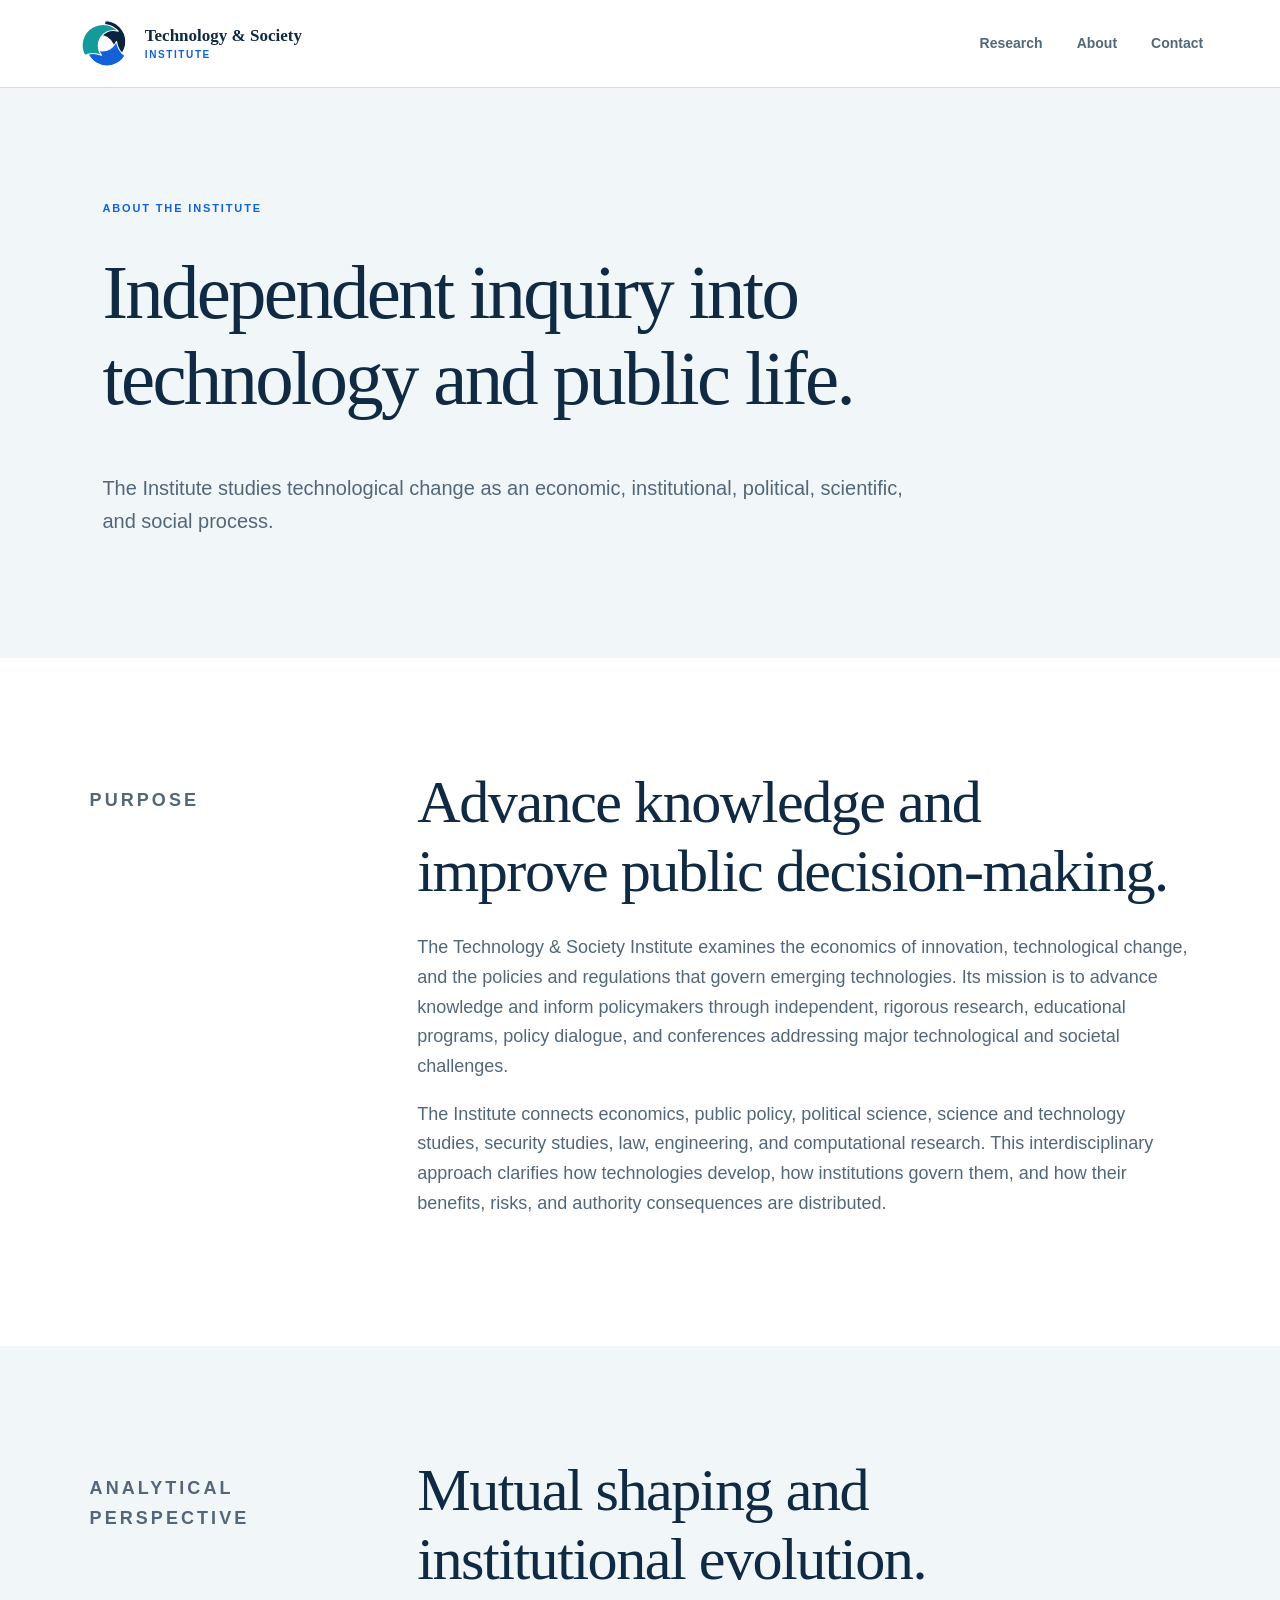
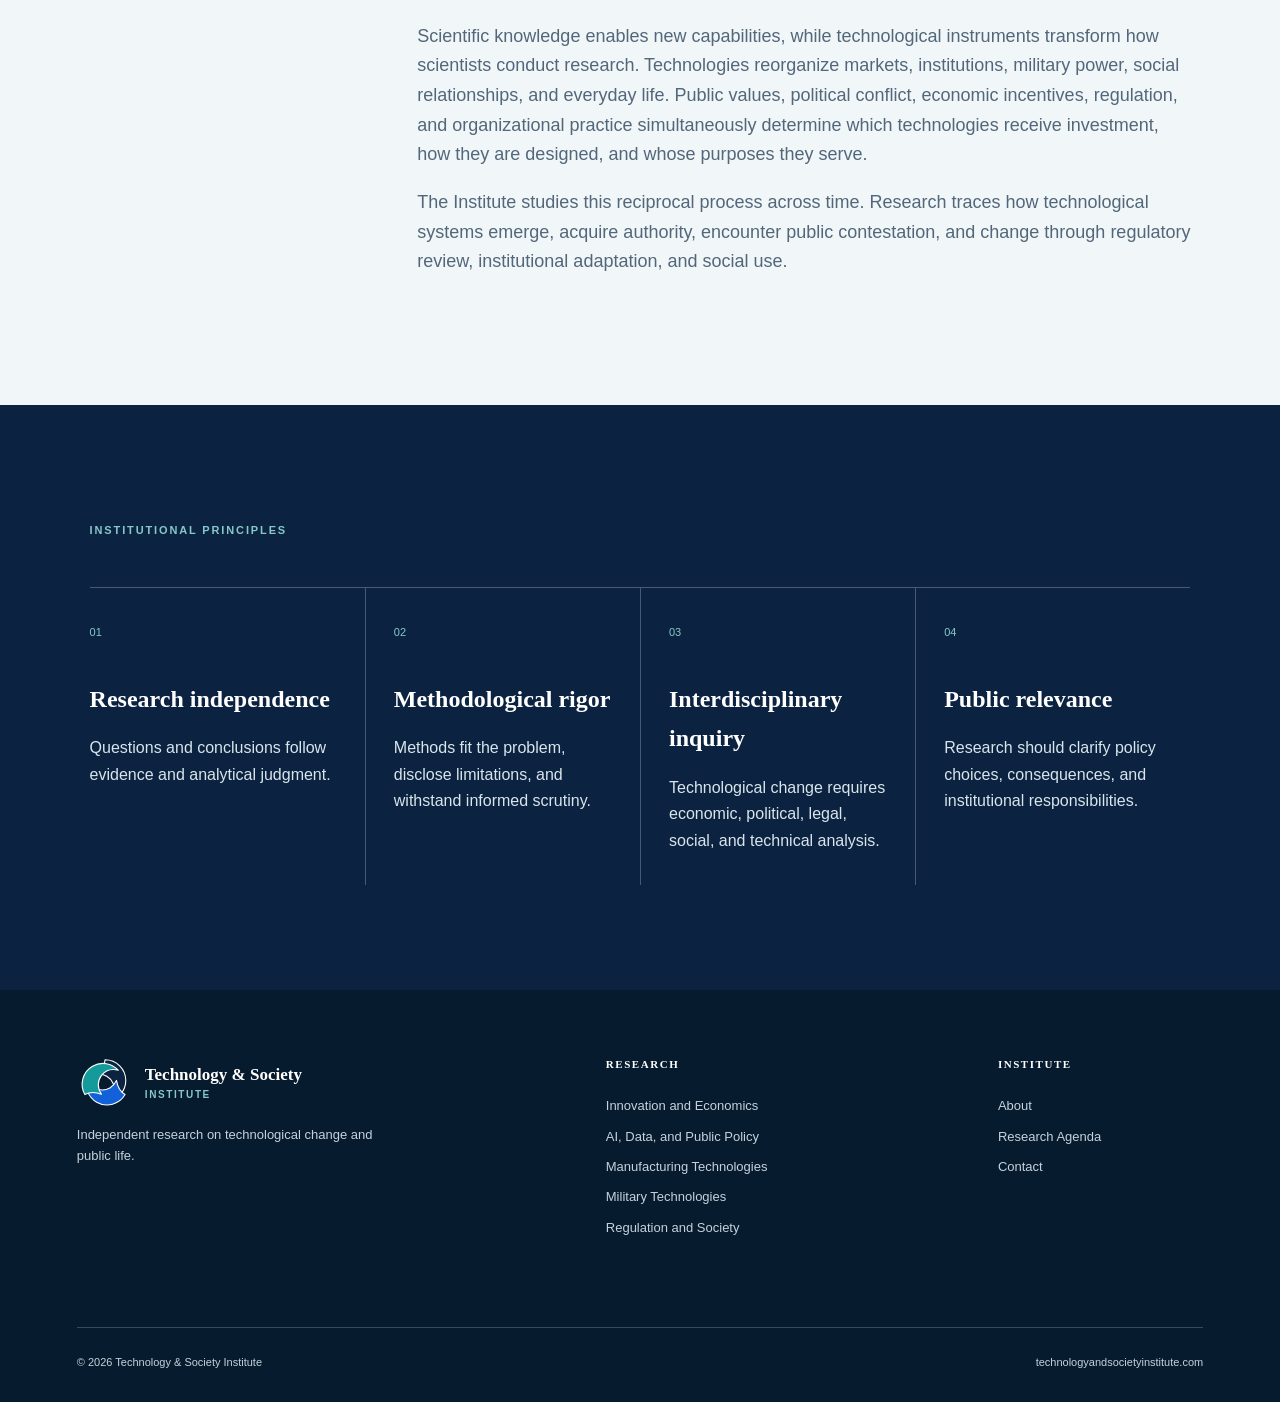
==== about.html @ ad05e2fd "Add files via upload" ====
<!doctype html><html lang="en"><head><meta charset="utf-8"><meta name="viewport" content="width=device-width,initial-scale=1"><title>About | Technology & Society Institute</title><meta name="description" content="Mission, analytical approach, and institutional principles of the Technology and Society Institute."><link rel="icon" href="favicon.svg" type="image/svg+xml"><link rel="stylesheet" href="style.css"></head><body><header class="site-header"><a class="brand" href="index.html"><img src="triadic-logo.svg" alt=""><span>Technology &amp; Society<small>Institute</small></span></a><nav aria-label="Primary navigation"><a href="research.html">Research</a><a href="about.html">About</a><a href="contact.html">Contact</a></nav></header><main>
<section class="page-hero"><p class="eyebrow">About the Institute</p><h1>Independent inquiry into technology and public life.</h1><p>The Institute studies technological change as an economic, institutional, political, scientific, and social process.</p></section>
<section class="prose"><aside><p class="section-label">Purpose</p></aside><div><h2>Advance knowledge and improve public decision-making.</h2><p>The Technology &amp; Society Institute examines the economics of innovation, technological change, and the policies and regulations that govern emerging technologies. Its mission is to advance knowledge and inform policymakers through independent, rigorous research, educational programs, policy dialogue, and conferences addressing major technological and societal challenges.</p><p>The Institute connects economics, public policy, political science, science and technology studies, security studies, law, engineering, and computational research. This interdisciplinary approach clarifies how technologies develop, how institutions govern them, and how their benefits, risks, and authority consequences are distributed.</p></div></section>
<section class="prose pale"><aside><p class="section-label">Analytical perspective</p></aside><div><h2>Mutual shaping and institutional evolution.</h2><p>Scientific knowledge enables new capabilities, while technological instruments transform how scientists conduct research. Technologies reorganize markets, institutions, military power, social relationships, and everyday life. Public values, political conflict, economic incentives, regulation, and organizational practice simultaneously determine which technologies receive investment, how they are designed, and whose purposes they serve.</p><p>The Institute studies this reciprocal process across time. Research traces how technological systems emerge, acquire authority, encounter public contestation, and change through regulatory review, institutional adaptation, and social use.</p></div></section>
<section class="principles"><p class="section-label light">Institutional principles</p><div><article><span>01</span><h3>Research independence</h3><p>Questions and conclusions follow evidence and analytical judgment.</p></article><article><span>02</span><h3>Methodological rigor</h3><p>Methods fit the problem, disclose limitations, and withstand informed scrutiny.</p></article><article><span>03</span><h3>Interdisciplinary inquiry</h3><p>Technological change requires economic, political, legal, social, and technical analysis.</p></article><article><span>04</span><h3>Public relevance</h3><p>Research should clarify policy choices, consequences, and institutional responsibilities.</p></article></div></section></main><footer><div class="footer-brand"><a class="brand inverse" href="index.html"><img src="triadic-logo.svg" alt=""><span>Technology &amp; Society<small>Institute</small></span></a><p>Independent research on technological change and public life.</p></div><div><h3>Research</h3><a href="innovation-economics.html">Innovation and Economics</a><a href="ai-public-policy.html">AI, Data, and Public Policy</a><a href="manufacturing-technology.html">Manufacturing Technologies</a><a href="military-technology.html">Military Technologies</a><a href="regulation-society.html">Regulation and Society</a></div><div><h3>Institute</h3><a href="about.html">About</a><a href="research.html">Research Agenda</a><a href="contact.html">Contact</a></div><div class="footer-base"><span>© 2026 Technology &amp; Society Institute</span><span>technologyandsocietyinstitute.com</span></div></footer></body></html>
---- style.css ----
:root{--navy:#0B2341;--blue:#1261D8;--teal:#159A9C;--ink:#102A43;--muted:#52677A;--pale:#F1F6F8;--line:#D4DEE5;--white:#fff;--serif:Georgia,"Times New Roman",serif;--sans:Arial,Helvetica,sans-serif}*{box-sizing:border-box}html{scroll-behavior:smooth}body{margin:0;color:var(--ink);background:var(--white);font-family:var(--sans);line-height:1.65}a{color:inherit}h1,h2,h3{font-family:var(--serif);text-wrap:balance;word-break:normal;hyphens:none}.site-header{height:88px;display:flex;align-items:center;justify-content:space-between;padding:14px clamp(24px,6vw,96px);border-bottom:1px solid var(--line);background:rgba(255,255,255,.97);position:sticky;top:0;z-index:20}.brand{display:flex;align-items:center;gap:12px;text-decoration:none;font-family:var(--serif);font-weight:700;font-size:17px;line-height:1.1}.brand img{width:56px;height:56px}.brand small{display:block;color:var(--blue);font:700 10px var(--sans);letter-spacing:.16em;text-transform:uppercase;margin-top:4px}.site-header nav{display:flex;gap:34px}.site-header nav a{text-decoration:none;font-size:14px;font-weight:700;color:var(--muted)}.site-header nav a:hover{color:var(--blue)}.hero{min-height:720px;padding:88px clamp(24px,7vw,112px);display:grid;grid-template-columns:1.4fr .6fr;gap:7vw;align-items:center;background:linear-gradient(135deg,#fff 62%,var(--pale) 62%)}.eyebrow,.section-label{color:var(--blue);font-size:11px;font-weight:800;letter-spacing:.17em;text-transform:uppercase}.hero h1,.page-hero h1{font-size:clamp(54px,6.8vw,100px);line-height:1.08;letter-spacing:-.035em;font-weight:500;margin:22px 0 30px;max-width:1050px}.lead,.page-hero>p:last-child{font-size:20px;line-height:1.65;color:var(--muted);max-width:820px}.actions{display:flex;gap:24px;align-items:center;margin-top:38px}.button{display:inline-block;text-decoration:none;font-weight:800;font-size:14px}.button.primary{background:var(--navy);color:#fff;padding:15px 22px}.button.text{color:var(--blue);border-bottom:2px solid var(--blue);padding-bottom:5px}.hero-mark{text-align:center}.hero-mark>img{width:min(100%,400px)}.legend{display:flex;justify-content:center;gap:18px;font-size:11px;text-transform:uppercase;letter-spacing:.1em}.legend i{display:inline-block;width:9px;height:9px;border-radius:50%;margin-right:5px}.science{background:var(--navy)}.technology{background:var(--blue)}.society{background:var(--teal)}.mission,.prose{padding:110px clamp(24px,7vw,112px);display:grid;grid-template-columns:1fr 3fr;gap:70px}.mission h2,.section-head h2,.prose h2,.cta h2,.contact h2{font-size:clamp(38px,4.7vw,66px);line-height:1.14;letter-spacing:-.025em;font-weight:500;margin:0 0 28px}.mission p:not(.section-label),.prose p,.contact p{font-size:18px;color:var(--muted);max-width:900px}.programs,.work,.topics{padding:110px clamp(24px,7vw,112px);background:var(--pale)}.section-head{display:grid;grid-template-columns:1fr 3fr;gap:70px;align-items:end;margin-bottom:50px}.program-grid{display:grid;grid-template-columns:repeat(6,1fr);border-top:1px solid var(--line)}.program-grid a{grid-column:span 2;min-height:310px;padding:34px 30px 34px 0;border-bottom:1px solid var(--line);text-decoration:none}.program-grid a:nth-child(3n+2),.program-grid a:nth-child(3n+3){padding-left:30px;border-left:1px solid var(--line)}.program-grid a:nth-child(4),.program-grid a:nth-child(5){grid-column:span 3}.program-grid span,.topic-grid span{font-size:11px;font-weight:800;color:var(--blue)}.program-grid h3,.topic-grid h3{font-size:27px;line-height:1.18;font-weight:500;margin:48px 0 18px}.program-grid p,.topic-grid p,.work-grid p{color:var(--muted)}.coproduction{padding:110px clamp(24px,7vw,112px);background:var(--navy);color:#fff;display:grid;grid-template-columns:1fr 1.4fr;gap:80px}.section-label.light{color:#87C8C9}.coproduction h2,.method h2{font-size:clamp(40px,5vw,70px);line-height:1.12;font-weight:500;margin:18px 0}.cycle{border-top:1px solid rgba(255,255,255,.28)}.cycle article{display:grid;grid-template-columns:150px 1fr;gap:25px;padding:24px 0;border-bottom:1px solid rgba(255,255,255,.28)}.cycle b{font-family:var(--serif);font-size:24px}.cycle p{margin:0;color:#D9E5EB}.work{background:#fff}.work-grid{display:grid;grid-template-columns:repeat(4,1fr);border-top:1px solid var(--line)}.work-grid article{padding:35px 30px 10px 0}.work-grid article+article{padding-left:30px;border-left:1px solid var(--line)}.work-grid span{font-family:var(--serif);font-size:25px}.cta{padding:100px clamp(24px,7vw,112px);background:var(--teal);color:#fff}.cta .section-label{color:#D7FFFF}.cta h2{max-width:850px}.page-hero{padding:100px clamp(24px,8vw,130px);background:var(--pale);min-height:530px;display:flex;flex-direction:column;justify-content:center}.page-hero h1{font-size:clamp(48px,6vw,88px);line-height:1.12}.page-hero.program{background:linear-gradient(135deg,#fff 62%,var(--pale) 62%)}.pale{background:var(--pale)}.principles,.questions,.method{padding:105px clamp(24px,7vw,112px);background:var(--navy);color:#fff}.principles>div{display:grid;grid-template-columns:repeat(4,1fr);margin-top:48px;border-top:1px solid rgba(255,255,255,.25)}.principles article{padding:30px 28px 15px 0}.principles article+article{padding-left:28px;border-left:1px solid rgba(255,255,255,.25)}.principles span{font-size:11px;color:#87C8C9}.principles h3{font-size:24px;margin:35px 0 15px}.principles p{color:#D9E5EB}.research-list{padding:50px clamp(24px,7vw,112px) 110px}.research-list a{display:grid;grid-template-columns:70px 1fr auto;gap:30px;align-items:center;padding:38px 0;border-bottom:1px solid var(--line);text-decoration:none}.research-list span{font-size:11px;color:var(--blue);font-weight:800}.research-list h2{font-size:34px;line-height:1.18;margin:0 0 10px;font-weight:500}.research-list p{margin:0;color:var(--muted)}.research-list b{font-size:13px;color:var(--blue)}.method{display:grid;grid-template-columns:1fr 1.4fr;gap:80px}.method ol{list-style:none;margin:0;padding:0;border-top:1px solid rgba(255,255,255,.25)}.method li{display:grid;grid-template-columns:150px 1fr;gap:22px;padding:24px 0;border-bottom:1px solid rgba(255,255,255,.25)}.method li span{color:#D9E5EB}.topics{background:#fff}.topic-grid{display:grid;grid-template-columns:1fr 1fr;gap:1px;background:var(--line)}.topic-grid article{background:#fff;padding:38px}.topic-grid h3{margin:32px 0 14px}.questions ul{margin:45px 0 0;padding:0;list-style:none;display:grid;grid-template-columns:1fr 1fr;gap:1px;background:rgba(255,255,255,.25)}.questions li{background:var(--navy);padding:30px;font-family:var(--serif);font-size:22px;line-height:1.35}.next-program{padding:55px clamp(24px,7vw,112px)}.next-program a{color:var(--blue);font-weight:800;text-decoration:none}.contact{padding:105px clamp(24px,7vw,112px);display:grid;grid-template-columns:1.5fr 1fr;gap:80px}.contact aside{background:var(--navy);color:#fff;padding:45px}.contact aside a{display:block;color:#fff;font-family:var(--serif);font-size:clamp(24px,3vw,38px);line-height:1.2;margin:42px 0;overflow-wrap:anywhere}.contact aside p:last-child{color:#D9E5EB;font-size:14px}footer{padding:65px clamp(24px,6vw,96px) 30px;background:#071B2E;color:#C5D2DC;display:grid;grid-template-columns:1.4fr 1fr .6fr;gap:50px}footer .brand{color:#fff}.inverse small{color:#87C8C9}.footer-brand p{max-width:320px;font-size:13px}footer h3{color:#fff;text-transform:uppercase;letter-spacing:.14em;font-size:11px;margin:0 0 22px}footer>div>a:not(.brand){display:block;text-decoration:none;font-size:13px;margin:9px 0}.footer-base{grid-column:1/-1;border-top:1px solid rgba(255,255,255,.2);margin-top:30px;padding-top:25px;display:flex;justify-content:space-between;font-size:11px}@media(max-width:900px){.hero{grid-template-columns:1fr;min-height:0}.hero-mark{display:none}.mission,.prose,.section-head,.coproduction,.method,.contact{grid-template-columns:1fr;gap:35px}.program-grid{grid-template-columns:1fr 1fr}.program-grid a,.program-grid a:nth-child(4),.program-grid a:nth-child(5){grid-column:span 1}.program-grid a:nth-child(n){padding:30px;border-left:0;border-bottom:1px solid var(--line)}.work-grid,.principles>div{grid-template-columns:1fr 1fr}.work-grid article:nth-child(3),.principles article:nth-child(3){border-left:0}.site-header nav{gap:18px}footer{grid-template-columns:1fr 1fr}}@media(max-width:560px){.site-header{height:76px;padding:10px 18px}.brand{font-size:14px}.brand img{width:48px;height:48px}.site-header nav a:first-child{display:none}.hero,.page-hero{padding:72px 22px}.hero h1,.page-hero h1{font-size:43px;line-height:1.16;letter-spacing:-.02em}.mission,.prose,.programs,.work,.topics,.coproduction,.principles,.questions,.method,.contact{padding:75px 22px}.program-grid,.work-grid,.principles>div,.topic-grid,.questions ul{grid-template-columns:1fr}.work-grid article,.principles article{border-left:0!important;padding:25px 0}.cycle article,.method li{grid-template-columns:1fr;gap:7px}.research-list{padding:30px 22px 75px}.research-list a{grid-template-columns:38px 1fr}.research-list b{display:none}.research-list h2{font-size:27px}.contact aside{padding:32px 26px}footer{grid-template-columns:1fr;padding:55px 22px 25px}.footer-base{display:block}.footer-base span{display:block;margin-top:8px}}
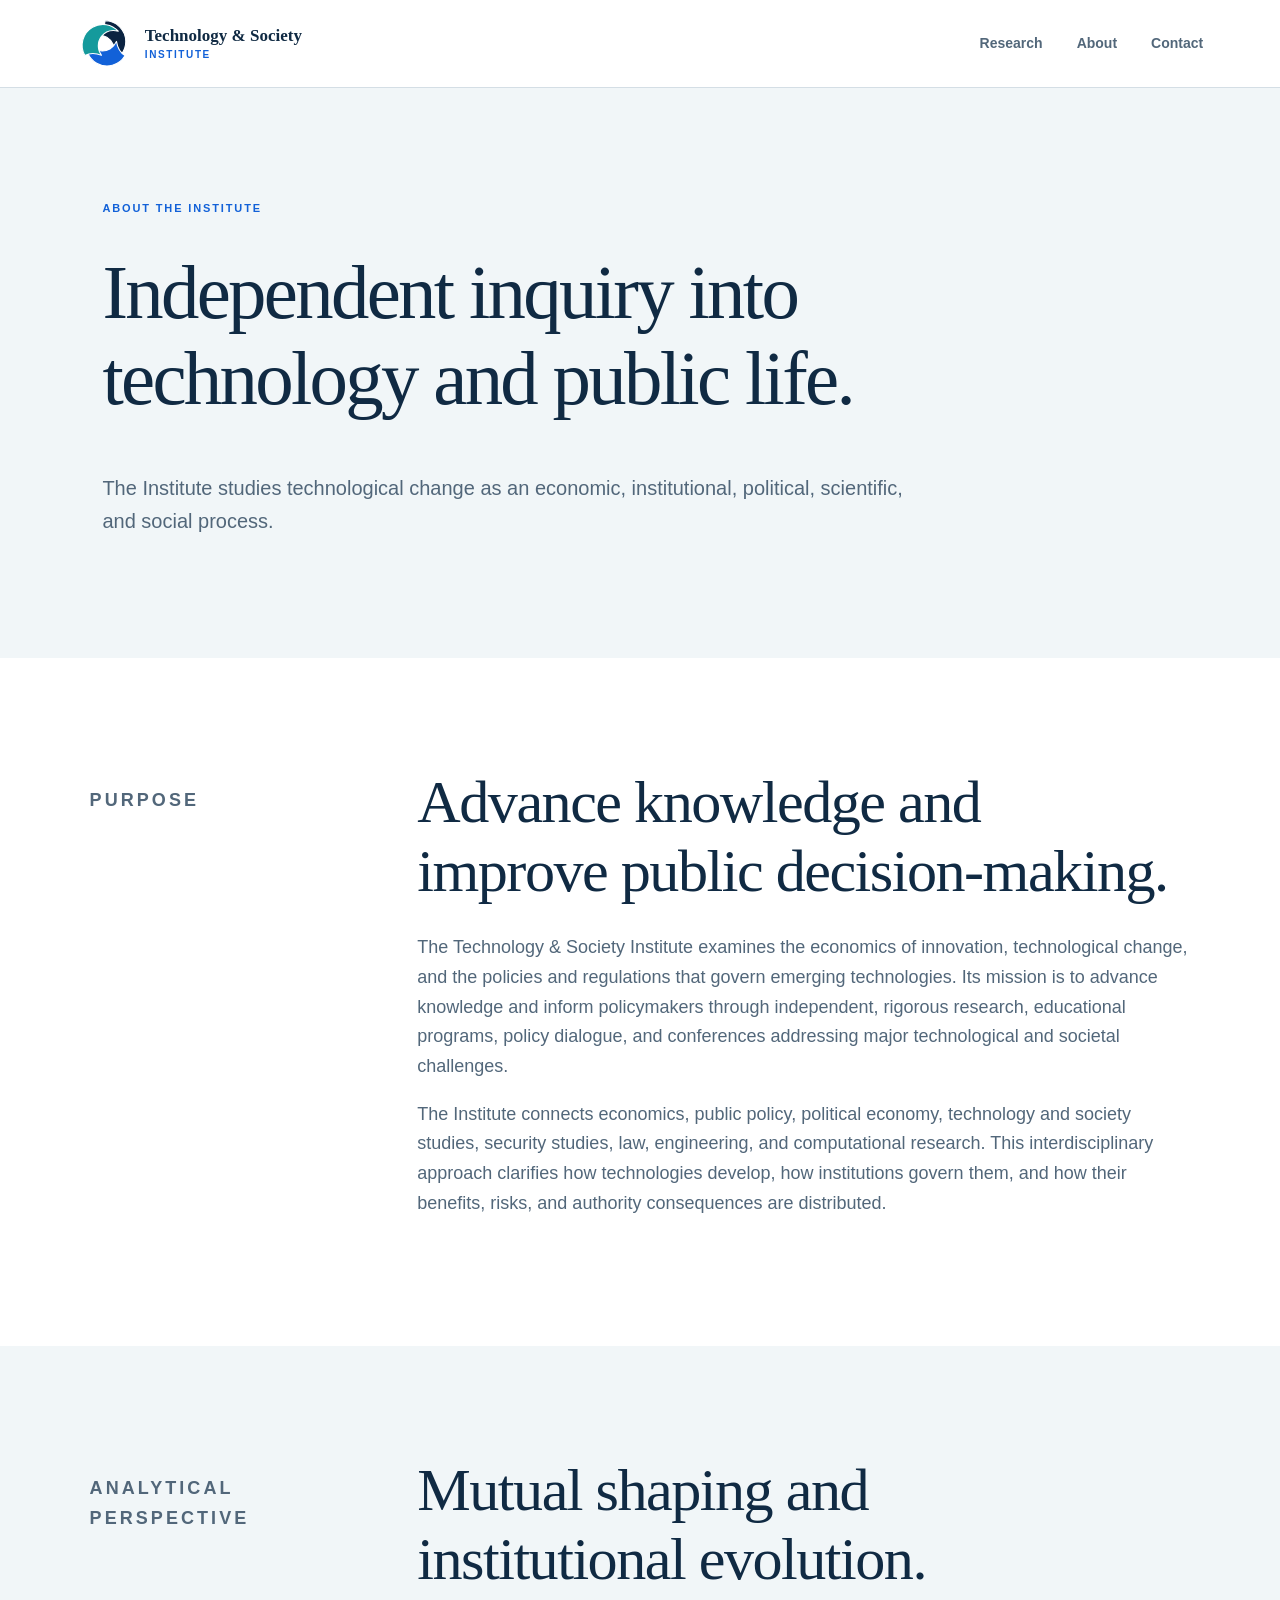
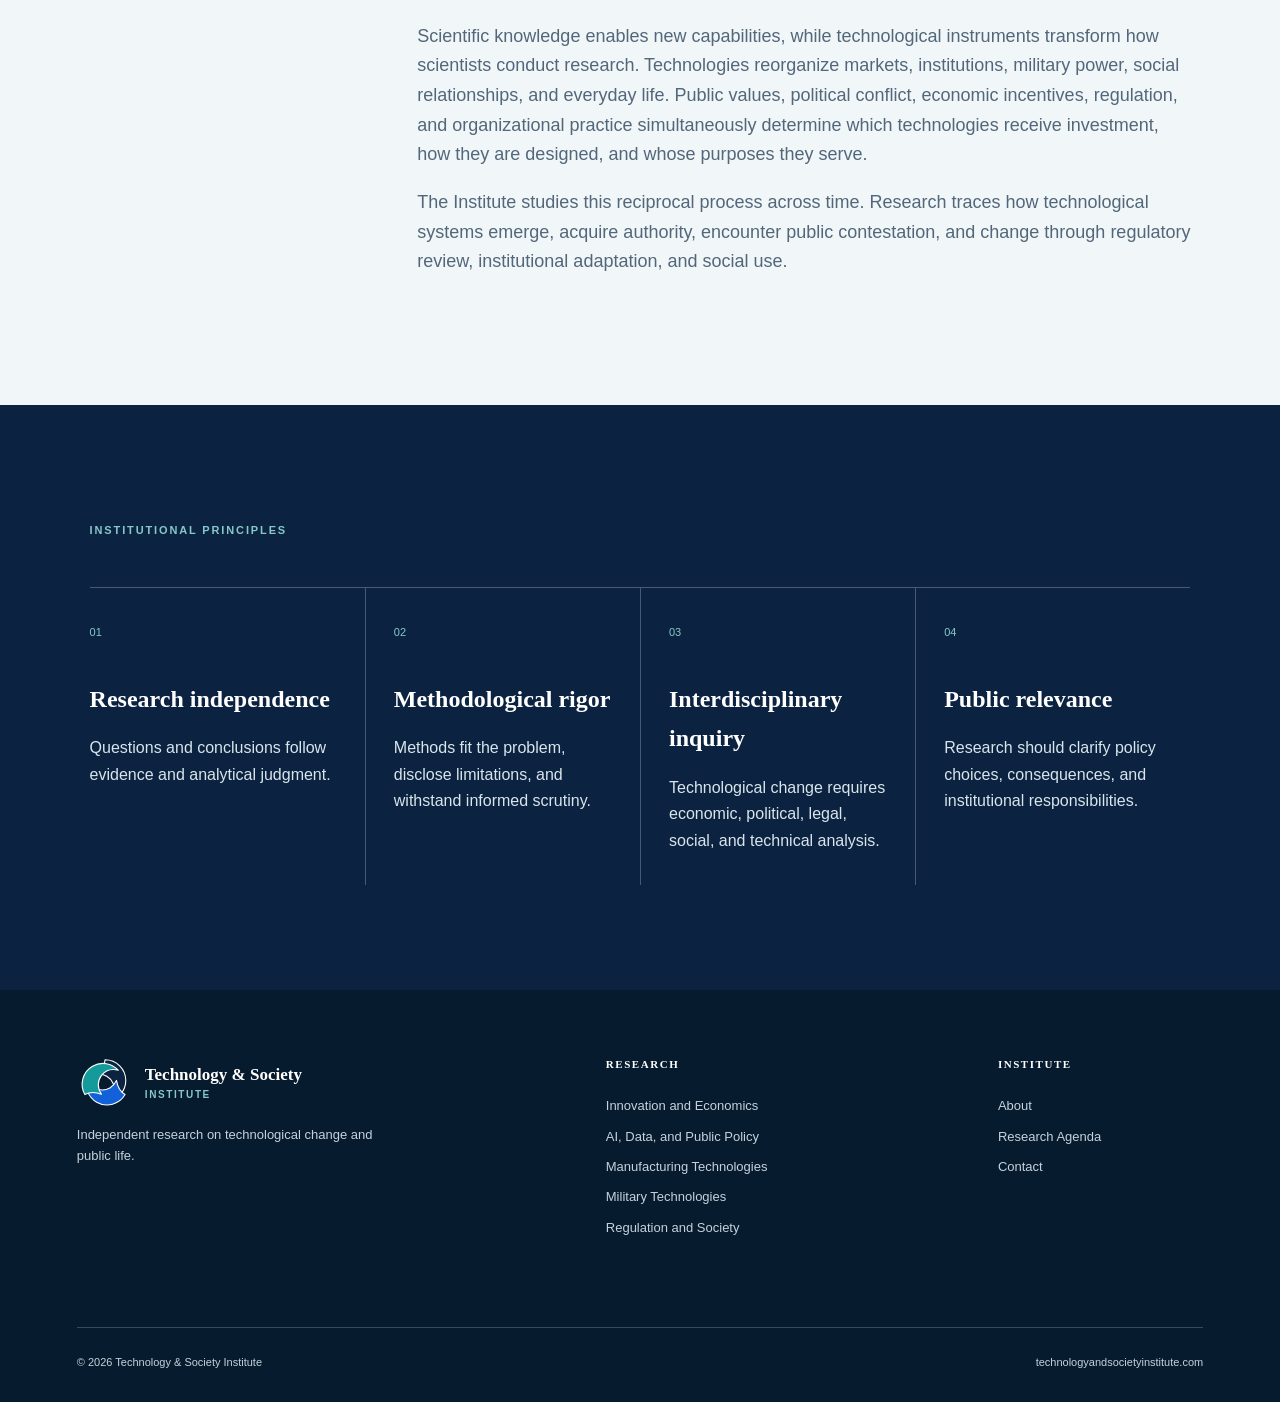
==== commit 32ce6947: "Replace science framing with technology, society, and institutions" ====
--- a/about.html
+++ b/about.html
@@ -1,5 +1,5 @@
 <!doctype html><html lang="en"><head><meta charset="utf-8"><meta name="viewport" content="width=device-width,initial-scale=1"><title>About | Technology & Society Institute</title><meta name="description" content="Mission, analytical approach, and institutional principles of the Technology and Society Institute."><link rel="icon" href="favicon.svg" type="image/svg+xml"><link rel="stylesheet" href="style.css"></head><body><header class="site-header"><a class="brand" href="index.html"><img src="triadic-logo.svg" alt=""><span>Technology &amp; Society<small>Institute</small></span></a><nav aria-label="Primary navigation"><a href="research.html">Research</a><a href="about.html">About</a><a href="contact.html">Contact</a></nav></header><main>
 <section class="page-hero"><p class="eyebrow">About the Institute</p><h1>Independent inquiry into technology and public life.</h1><p>The Institute studies technological change as an economic, institutional, political, scientific, and social process.</p></section>
-<section class="prose"><aside><p class="section-label">Purpose</p></aside><div><h2>Advance knowledge and improve public decision-making.</h2><p>The Technology &amp; Society Institute examines the economics of innovation, technological change, and the policies and regulations that govern emerging technologies. Its mission is to advance knowledge and inform policymakers through independent, rigorous research, educational programs, policy dialogue, and conferences addressing major technological and societal challenges.</p><p>The Institute connects economics, public policy, political science, science and technology studies, security studies, law, engineering, and computational research. This interdisciplinary approach clarifies how technologies develop, how institutions govern them, and how their benefits, risks, and authority consequences are distributed.</p></div></section>
+<section class="prose"><aside><p class="section-label">Purpose</p></aside><div><h2>Advance knowledge and improve public decision-making.</h2><p>The Technology &amp; Society Institute examines the economics of innovation, technological change, and the policies and regulations that govern emerging technologies. Its mission is to advance knowledge and inform policymakers through independent, rigorous research, educational programs, policy dialogue, and conferences addressing major technological and societal challenges.</p><p>The Institute connects economics, public policy, political economy, technology and society studies, security studies, law, engineering, and computational research. This interdisciplinary approach clarifies how technologies develop, how institutions govern them, and how their benefits, risks, and authority consequences are distributed.</p></div></section>
 <section class="prose pale"><aside><p class="section-label">Analytical perspective</p></aside><div><h2>Mutual shaping and institutional evolution.</h2><p>Scientific knowledge enables new capabilities, while technological instruments transform how scientists conduct research. Technologies reorganize markets, institutions, military power, social relationships, and everyday life. Public values, political conflict, economic incentives, regulation, and organizational practice simultaneously determine which technologies receive investment, how they are designed, and whose purposes they serve.</p><p>The Institute studies this reciprocal process across time. Research traces how technological systems emerge, acquire authority, encounter public contestation, and change through regulatory review, institutional adaptation, and social use.</p></div></section>
 <section class="principles"><p class="section-label light">Institutional principles</p><div><article><span>01</span><h3>Research independence</h3><p>Questions and conclusions follow evidence and analytical judgment.</p></article><article><span>02</span><h3>Methodological rigor</h3><p>Methods fit the problem, disclose limitations, and withstand informed scrutiny.</p></article><article><span>03</span><h3>Interdisciplinary inquiry</h3><p>Technological change requires economic, political, legal, social, and technical analysis.</p></article><article><span>04</span><h3>Public relevance</h3><p>Research should clarify policy choices, consequences, and institutional responsibilities.</p></article></div></section></main><footer><div class="footer-brand"><a class="brand inverse" href="index.html"><img src="triadic-logo.svg" alt=""><span>Technology &amp; Society<small>Institute</small></span></a><p>Independent research on technological change and public life.</p></div><div><h3>Research</h3><a href="innovation-economics.html">Innovation and Economics</a><a href="ai-public-policy.html">AI, Data, and Public Policy</a><a href="manufacturing-technology.html">Manufacturing Technologies</a><a href="military-technology.html">Military Technologies</a><a href="regulation-society.html">Regulation and Society</a></div><div><h3>Institute</h3><a href="about.html">About</a><a href="research.html">Research Agenda</a><a href="contact.html">Contact</a></div><div class="footer-base"><span>© 2026 Technology &amp; Society Institute</span><span>technologyandsocietyinstitute.com</span></div></footer></body></html>
--- a/style.css
+++ b/style.css
@@ -1 +1 @@
-:root{--navy:#0B2341;--blue:#1261D8;--teal:#159A9C;--ink:#102A43;--muted:#52677A;--pale:#F1F6F8;--line:#D4DEE5;--white:#fff;--serif:Georgia,"Times New Roman",serif;--sans:Arial,Helvetica,sans-serif}*{box-sizing:border-box}html{scroll-behavior:smooth}body{margin:0;color:var(--ink);background:var(--white);font-family:var(--sans);line-height:1.65}a{color:inherit}h1,h2,h3{font-family:var(--serif);text-wrap:balance;word-break:normal;hyphens:none}.site-header{height:88px;display:flex;align-items:center;justify-content:space-between;padding:14px clamp(24px,6vw,96px);border-bottom:1px solid var(--line);background:rgba(255,255,255,.97);position:sticky;top:0;z-index:20}.brand{display:flex;align-items:center;gap:12px;text-decoration:none;font-family:var(--serif);font-weight:700;font-size:17px;line-height:1.1}.brand img{width:56px;height:56px}.brand small{display:block;color:var(--blue);font:700 10px var(--sans);letter-spacing:.16em;text-transform:uppercase;margin-top:4px}.site-header nav{display:flex;gap:34px}.site-header nav a{text-decoration:none;font-size:14px;font-weight:700;color:var(--muted)}.site-header nav a:hover{color:var(--blue)}.hero{min-height:720px;padding:88px clamp(24px,7vw,112px);display:grid;grid-template-columns:1.4fr .6fr;gap:7vw;align-items:center;background:linear-gradient(135deg,#fff 62%,var(--pale) 62%)}.eyebrow,.section-label{color:var(--blue);font-size:11px;font-weight:800;letter-spacing:.17em;text-transform:uppercase}.hero h1,.page-hero h1{font-size:clamp(54px,6.8vw,100px);line-height:1.08;letter-spacing:-.035em;font-weight:500;margin:22px 0 30px;max-width:1050px}.lead,.page-hero>p:last-child{font-size:20px;line-height:1.65;color:var(--muted);max-width:820px}.actions{display:flex;gap:24px;align-items:center;margin-top:38px}.button{display:inline-block;text-decoration:none;font-weight:800;font-size:14px}.button.primary{background:var(--navy);color:#fff;padding:15px 22px}.button.text{color:var(--blue);border-bottom:2px solid var(--blue);padding-bottom:5px}.hero-mark{text-align:center}.hero-mark>img{width:min(100%,400px)}.legend{display:flex;justify-content:center;gap:18px;font-size:11px;text-transform:uppercase;letter-spacing:.1em}.legend i{display:inline-block;width:9px;height:9px;border-radius:50%;margin-right:5px}.science{background:var(--navy)}.technology{background:var(--blue)}.society{background:var(--teal)}.mission,.prose{padding:110px clamp(24px,7vw,112px);display:grid;grid-template-columns:1fr 3fr;gap:70px}.mission h2,.section-head h2,.prose h2,.cta h2,.contact h2{font-size:clamp(38px,4.7vw,66px);line-height:1.14;letter-spacing:-.025em;font-weight:500;margin:0 0 28px}.mission p:not(.section-label),.prose p,.contact p{font-size:18px;color:var(--muted);max-width:900px}.programs,.work,.topics{padding:110px clamp(24px,7vw,112px);background:var(--pale)}.section-head{display:grid;grid-template-columns:1fr 3fr;gap:70px;align-items:end;margin-bottom:50px}.program-grid{display:grid;grid-template-columns:repeat(6,1fr);border-top:1px solid var(--line)}.program-grid a{grid-column:span 2;min-height:310px;padding:34px 30px 34px 0;border-bottom:1px solid var(--line);text-decoration:none}.program-grid a:nth-child(3n+2),.program-grid a:nth-child(3n+3){padding-left:30px;border-left:1px solid var(--line)}.program-grid a:nth-child(4),.program-grid a:nth-child(5){grid-column:span 3}.program-grid span,.topic-grid span{font-size:11px;font-weight:800;color:var(--blue)}.program-grid h3,.topic-grid h3{font-size:27px;line-height:1.18;font-weight:500;margin:48px 0 18px}.program-grid p,.topic-grid p,.work-grid p{color:var(--muted)}.coproduction{padding:110px clamp(24px,7vw,112px);background:var(--navy);color:#fff;display:grid;grid-template-columns:1fr 1.4fr;gap:80px}.section-label.light{color:#87C8C9}.coproduction h2,.method h2{font-size:clamp(40px,5vw,70px);line-height:1.12;font-weight:500;margin:18px 0}.cycle{border-top:1px solid rgba(255,255,255,.28)}.cycle article{display:grid;grid-template-columns:150px 1fr;gap:25px;padding:24px 0;border-bottom:1px solid rgba(255,255,255,.28)}.cycle b{font-family:var(--serif);font-size:24px}.cycle p{margin:0;color:#D9E5EB}.work{background:#fff}.work-grid{display:grid;grid-template-columns:repeat(4,1fr);border-top:1px solid var(--line)}.work-grid article{padding:35px 30px 10px 0}.work-grid article+article{padding-left:30px;border-left:1px solid var(--line)}.work-grid span{font-family:var(--serif);font-size:25px}.cta{padding:100px clamp(24px,7vw,112px);background:var(--teal);color:#fff}.cta .section-label{color:#D7FFFF}.cta h2{max-width:850px}.page-hero{padding:100px clamp(24px,8vw,130px);background:var(--pale);min-height:530px;display:flex;flex-direction:column;justify-content:center}.page-hero h1{font-size:clamp(48px,6vw,88px);line-height:1.12}.page-hero.program{background:linear-gradient(135deg,#fff 62%,var(--pale) 62%)}.pale{background:var(--pale)}.principles,.questions,.method{padding:105px clamp(24px,7vw,112px);background:var(--navy);color:#fff}.principles>div{display:grid;grid-template-columns:repeat(4,1fr);margin-top:48px;border-top:1px solid rgba(255,255,255,.25)}.principles article{padding:30px 28px 15px 0}.principles article+article{padding-left:28px;border-left:1px solid rgba(255,255,255,.25)}.principles span{font-size:11px;color:#87C8C9}.principles h3{font-size:24px;margin:35px 0 15px}.principles p{color:#D9E5EB}.research-list{padding:50px clamp(24px,7vw,112px) 110px}.research-list a{display:grid;grid-template-columns:70px 1fr auto;gap:30px;align-items:center;padding:38px 0;border-bottom:1px solid var(--line);text-decoration:none}.research-list span{font-size:11px;color:var(--blue);font-weight:800}.research-list h2{font-size:34px;line-height:1.18;margin:0 0 10px;font-weight:500}.research-list p{margin:0;color:var(--muted)}.research-list b{font-size:13px;color:var(--blue)}.method{display:grid;grid-template-columns:1fr 1.4fr;gap:80px}.method ol{list-style:none;margin:0;padding:0;border-top:1px solid rgba(255,255,255,.25)}.method li{display:grid;grid-template-columns:150px 1fr;gap:22px;padding:24px 0;border-bottom:1px solid rgba(255,255,255,.25)}.method li span{color:#D9E5EB}.topics{background:#fff}.topic-grid{display:grid;grid-template-columns:1fr 1fr;gap:1px;background:var(--line)}.topic-grid article{background:#fff;padding:38px}.topic-grid h3{margin:32px 0 14px}.questions ul{margin:45px 0 0;padding:0;list-style:none;display:grid;grid-template-columns:1fr 1fr;gap:1px;background:rgba(255,255,255,.25)}.questions li{background:var(--navy);padding:30px;font-family:var(--serif);font-size:22px;line-height:1.35}.next-program{padding:55px clamp(24px,7vw,112px)}.next-program a{color:var(--blue);font-weight:800;text-decoration:none}.contact{padding:105px clamp(24px,7vw,112px);display:grid;grid-template-columns:1.5fr 1fr;gap:80px}.contact aside{background:var(--navy);color:#fff;padding:45px}.contact aside a{display:block;color:#fff;font-family:var(--serif);font-size:clamp(24px,3vw,38px);line-height:1.2;margin:42px 0;overflow-wrap:anywhere}.contact aside p:last-child{color:#D9E5EB;font-size:14px}footer{padding:65px clamp(24px,6vw,96px) 30px;background:#071B2E;color:#C5D2DC;display:grid;grid-template-columns:1.4fr 1fr .6fr;gap:50px}footer .brand{color:#fff}.inverse small{color:#87C8C9}.footer-brand p{max-width:320px;font-size:13px}footer h3{color:#fff;text-transform:uppercase;letter-spacing:.14em;font-size:11px;margin:0 0 22px}footer>div>a:not(.brand){display:block;text-decoration:none;font-size:13px;margin:9px 0}.footer-base{grid-column:1/-1;border-top:1px solid rgba(255,255,255,.2);margin-top:30px;padding-top:25px;display:flex;justify-content:space-between;font-size:11px}@media(max-width:900px){.hero{grid-template-columns:1fr;min-height:0}.hero-mark{display:none}.mission,.prose,.section-head,.coproduction,.method,.contact{grid-template-columns:1fr;gap:35px}.program-grid{grid-template-columns:1fr 1fr}.program-grid a,.program-grid a:nth-child(4),.program-grid a:nth-child(5){grid-column:span 1}.program-grid a:nth-child(n){padding:30px;border-left:0;border-bottom:1px solid var(--line)}.work-grid,.principles>div{grid-template-columns:1fr 1fr}.work-grid article:nth-child(3),.principles article:nth-child(3){border-left:0}.site-header nav{gap:18px}footer{grid-template-columns:1fr 1fr}}@media(max-width:560px){.site-header{height:76px;padding:10px 18px}.brand{font-size:14px}.brand img{width:48px;height:48px}.site-header nav a:first-child{display:none}.hero,.page-hero{padding:72px 22px}.hero h1,.page-hero h1{font-size:43px;line-height:1.16;letter-spacing:-.02em}.mission,.prose,.programs,.work,.topics,.coproduction,.principles,.questions,.method,.contact{padding:75px 22px}.program-grid,.work-grid,.principles>div,.topic-grid,.questions ul{grid-template-columns:1fr}.work-grid article,.principles article{border-left:0!important;padding:25px 0}.cycle article,.method li{grid-template-columns:1fr;gap:7px}.research-list{padding:30px 22px 75px}.research-list a{grid-template-columns:38px 1fr}.research-list b{display:none}.research-list h2{font-size:27px}.contact aside{padding:32px 26px}footer{grid-template-columns:1fr;padding:55px 22px 25px}.footer-base{display:block}.footer-base span{display:block;margin-top:8px}}
+:root{--navy:#0b2341;--blue:#1261d8;--teal:#159a9c;--ink:#102a43;--muted:#52677a;--pale:#f1f6f8;--line:#d4dee5;--white:#fff;--serif:Georgia,"Times New Roman",serif;--sans:Arial,Helvetica,sans-serif}*{box-sizing:border-box}html{scroll-behavior:smooth}body{margin:0;color:var(--ink);background:var(--white);font-family:var(--sans);line-height:1.65}a{color:inherit}a:focus-visible{outline:3px solid var(--teal);outline-offset:4px}h1,h2,h3{font-family:var(--serif);text-wrap:balance;word-break:normal;hyphens:none}.site-header{height:88px;display:flex;align-items:center;justify-content:space-between;padding:14px clamp(24px,6vw,96px);border-bottom:1px solid var(--line);background:rgba(255,255,255,.97);position:sticky;top:0;z-index:20}.brand{display:flex;align-items:center;gap:12px;text-decoration:none;font-family:var(--serif);font-weight:700;font-size:17px;line-height:1.1}.brand img{width:56px;height:56px}.brand small{display:block;color:var(--blue);font:700 10px var(--sans);letter-spacing:.16em;text-transform:uppercase;margin-top:4px}.site-header nav{display:flex;gap:34px}.site-header nav a{text-decoration:none;font-size:14px;font-weight:700;color:var(--muted)}.site-header nav a:hover{color:var(--blue)}.hero{min-height:720px;padding:88px clamp(24px,7vw,112px);display:grid;grid-template-columns:1.4fr 0.6fr;gap:7vw;align-items:center;background:linear-gradient(135deg,#fff 62%,var(--pale) 62%)}.eyebrow,.section-label{color:var(--blue);font-size:11px;font-weight:800;letter-spacing:.17em;text-transform:uppercase}.hero h1,.page-hero h1{font-size:clamp(54px, 6.8vw, 100px);line-height:1.08;letter-spacing:-.035em;font-weight:500;margin:22px 0 30px;max-width:1050px}.lead,.page-hero>p:last-child{font-size:20px;line-height:1.65;color:var(--muted);max-width:820px}.actions{display:flex;gap:24px;align-items:center;margin-top:38px}.button{display:inline-block;text-decoration:none;font-weight:800;font-size:14px}.button.primary{background:var(--navy);color:#fff;padding:15px 22px}.button.text{color:var(--blue);border-bottom:2px solid var(--blue);padding-bottom:5px}.hero-mark{text-align:center}.hero-mark>img{width:min(100%,400px)}.legend{display:flex;justify-content:center;gap:18px;font-size:11px;text-transform:uppercase;letter-spacing:.1em}.legend i{display:inline-block;width:9px;height:9px;border-radius:50%;margin-right:5px}.technology{background:var(--blue)}.society{background:var(--teal)}.institutions{background:var(--navy)}.mission,.prose{padding:110px clamp(24px,7vw,112px);display:grid;grid-template-columns:1fr 3fr;gap:70px}.contact h2,.cta h2,.mission h2,.prose h2,.section-head h2{font-size:clamp(38px, 4.7vw, 66px);line-height:1.14;letter-spacing:-.025em;font-weight:500;margin:0 0 28px}.contact p,.mission p:not(.section-label),.prose p{font-size:18px;color:var(--muted);max-width:900px}.programs,.topics,.work{padding:110px clamp(24px,7vw,112px);background:var(--pale)}.section-head{display:grid;grid-template-columns:1fr 3fr;gap:70px;align-items:end;margin-bottom:50px}.program-grid{display:grid;grid-template-columns:repeat(6,1fr);border-top:1px solid var(--line)}.program-grid a{grid-column:span 2;min-height:310px;padding:34px 30px 34px 0;border-bottom:1px solid var(--line);text-decoration:none}.program-grid a:nth-child(3n+2),.program-grid a:nth-child(3n+3){padding-left:30px;border-left:1px solid var(--line)}.program-grid a:nth-child(4),.program-grid a:nth-child(5){grid-column:span 3}.program-grid span,.topic-grid span{font-size:11px;font-weight:800;color:var(--blue)}.program-grid h3,.topic-grid h3{font-size:27px;line-height:1.18;font-weight:500;margin:48px 0 18px}.program-grid p,.topic-grid p,.work-grid p{color:var(--muted)}.coproduction{padding:110px clamp(24px,7vw,112px);background:var(--navy);color:#fff;display:grid;grid-template-columns:1fr 1.4fr;gap:80px}.section-label.light{color:#87c8c9}.coproduction h2,.method h2{font-size:clamp(40px, 5vw, 70px);line-height:1.12;font-weight:500;margin:18px 0}.cycle{border-top:1px solid rgba(255,255,255,.28)}.cycle article{display:grid;grid-template-columns:150px 1fr;gap:25px;padding:24px 0;border-bottom:1px solid rgba(255,255,255,.28)}.cycle b{font-family:var(--serif);font-size:24px}.cycle p{margin:0;color:#d9e5eb}.work{background:#fff}.work-grid{display:grid;grid-template-columns:repeat(4,1fr);border-top:1px solid var(--line)}.work-grid article{padding:35px 30px 10px 0}.work-grid article+article{padding-left:30px;border-left:1px solid var(--line)}.work-grid span{font-family:var(--serif);font-size:25px}.cta{padding:100px clamp(24px,7vw,112px);background:var(--teal);color:#fff}.cta .section-label{color:#d7ffff}.cta h2{max-width:850px}.page-hero{padding:100px clamp(24px,8vw,130px);background:var(--pale);min-height:530px;display:flex;flex-direction:column;justify-content:center}.page-hero h1{font-size:clamp(48px, 6vw, 88px);line-height:1.12}.page-hero.program{background:linear-gradient(135deg,#fff 62%,var(--pale) 62%)}.pale{background:var(--pale)}.method,.principles,.questions{padding:105px clamp(24px,7vw,112px);background:var(--navy);color:#fff}.principles>div{display:grid;grid-template-columns:repeat(4,1fr);margin-top:48px;border-top:1px solid rgba(255,255,255,.25)}.principles article{padding:30px 28px 15px 0}.principles article+article{padding-left:28px;border-left:1px solid rgba(255,255,255,.25)}.principles span{font-size:11px;color:#87c8c9}.principles h3{font-size:24px;margin:35px 0 15px}.principles p{color:#d9e5eb}.research-list{padding:50px clamp(24px,7vw,112px) 110px}.research-list a{display:grid;grid-template-columns:70px 1fr auto;gap:30px;align-items:center;padding:38px 0;border-bottom:1px solid var(--line);text-decoration:none}.research-list span{font-size:11px;color:var(--blue);font-weight:800}.research-list h2{font-size:34px;line-height:1.18;margin:0 0 10px;font-weight:500}.research-list p{margin:0;color:var(--muted)}.research-list b{font-size:13px;color:var(--blue)}.method{display:grid;grid-template-columns:1fr 1.4fr;gap:80px}.method ol{list-style:none;margin:0;padding:0;border-top:1px solid rgba(255,255,255,.25)}.method li{display:grid;grid-template-columns:150px 1fr;gap:22px;padding:24px 0;border-bottom:1px solid rgba(255,255,255,.25)}.method li span{color:#d9e5eb}.cross-cutting-grid{border-top:1px solid rgba(255,255,255,.25)}.cross-cutting-grid article{display:grid;grid-template-columns:190px 1fr;gap:22px;padding:24px 0;border-bottom:1px solid rgba(255,255,255,.25)}.cross-cutting-grid b{font-family:var(--serif);font-size:20px}.cross-cutting-grid span{color:#d9e5eb}.topics{background:#fff}.topic-grid{display:grid;grid-template-columns:1fr 1fr;gap:1px;background:var(--line)}.topic-grid article{background:#fff;padding:38px}.topic-grid h3{margin:32px 0 14px}.questions ul{margin:45px 0 0;padding:0;list-style:none;display:grid;grid-template-columns:1fr 1fr;gap:1px;background:rgba(255,255,255,.25)}.questions li{background:var(--navy);padding:30px;font-family:var(--serif);font-size:22px;line-height:1.35}.next-program{padding:55px clamp(24px,7vw,112px)}.next-program a{color:var(--blue);font-weight:800;text-decoration:none}.contact{padding:105px clamp(24px,7vw,112px);display:grid;grid-template-columns:1.5fr 1fr;gap:80px}.contact aside{background:var(--navy);color:#fff;padding:45px}.contact aside a{display:block;color:#fff;font-family:var(--serif);font-size:clamp(24px, 3vw, 38px);line-height:1.2;margin:42px 0;overflow-wrap:anywhere}.contact aside p:last-child{color:#d9e5eb;font-size:14px}footer{padding:65px clamp(24px,6vw,96px) 30px;background:#071b2e;color:#c5d2dc;display:grid;grid-template-columns:1.4fr 1fr 0.6fr;gap:50px}footer .brand{color:#fff}.inverse small{color:#87c8c9}.footer-brand p{max-width:320px;font-size:13px}footer h3{color:#fff;text-transform:uppercase;letter-spacing:.14em;font-size:11px;margin:0 0 22px}footer>div>a:not(.brand){display:block;text-decoration:none;font-size:13px;margin:9px 0}.footer-base{grid-column:1/-1;border-top:1px solid rgba(255,255,255,.2);margin-top:30px;padding-top:25px;display:flex;justify-content:space-between;font-size:11px}@media (max-width:900px){.hero{grid-template-columns:1fr;min-height:0}.hero-mark{display:none}.contact,.coproduction,.method,.mission,.prose,.section-head{grid-template-columns:1fr;gap:35px}.program-grid{grid-template-columns:1fr 1fr}.program-grid a,.program-grid a:nth-child(4),.program-grid a:nth-child(5){grid-column:span 1}.program-grid a:nth-child(n){padding:30px;border-left:0;border-bottom:1px solid var(--line)}.principles>div,.work-grid{grid-template-columns:1fr 1fr}.principles article:nth-child(3),.work-grid article:nth-child(3){border-left:0}.site-header nav{gap:18px}footer{grid-template-columns:1fr 1fr}}@media (max-width:560px){.site-header{height:76px;padding:10px 18px}.brand{font-size:14px}.brand img{width:48px;height:48px}.site-header nav{gap:12px}.site-header nav a{font-size:12px}.hero,.page-hero{padding:72px 22px}.hero h1,.page-hero h1{font-size:43px;line-height:1.16;letter-spacing:-.02em}.contact,.coproduction,.method,.mission,.principles,.programs,.prose,.questions,.topics,.work{padding:75px 22px}.principles>div,.program-grid,.questions ul,.topic-grid,.work-grid{grid-template-columns:1fr}.principles article,.work-grid article{border-left:0!important;padding:25px 0}.cross-cutting-grid article,.cycle article,.method li{grid-template-columns:1fr;gap:7px}.research-list{padding:30px 22px 75px}.research-list a{grid-template-columns:38px 1fr}.research-list b{display:none}.research-list h2{font-size:27px}.contact aside{padding:32px 26px}footer{grid-template-columns:1fr;padding:55px 22px 25px}.footer-base{display:block}.footer-base span{display:block;margin-top:8px}}
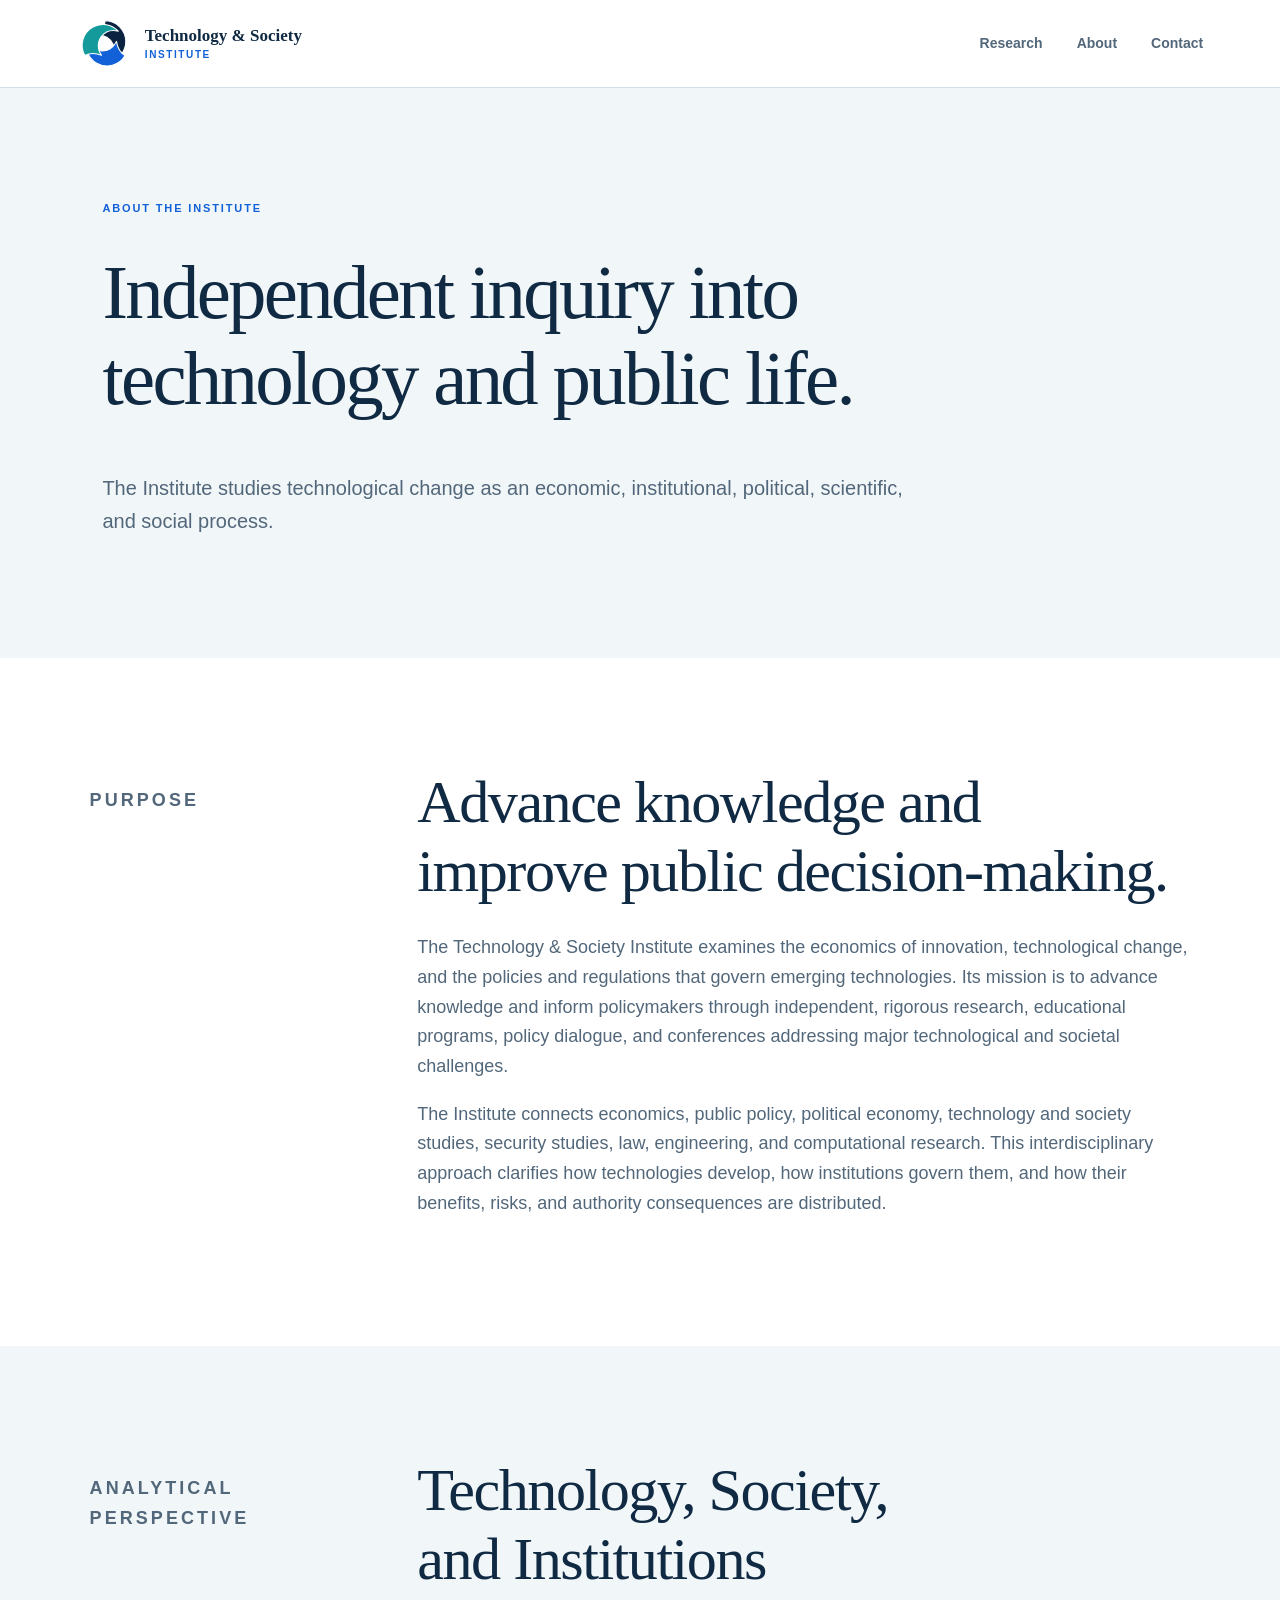
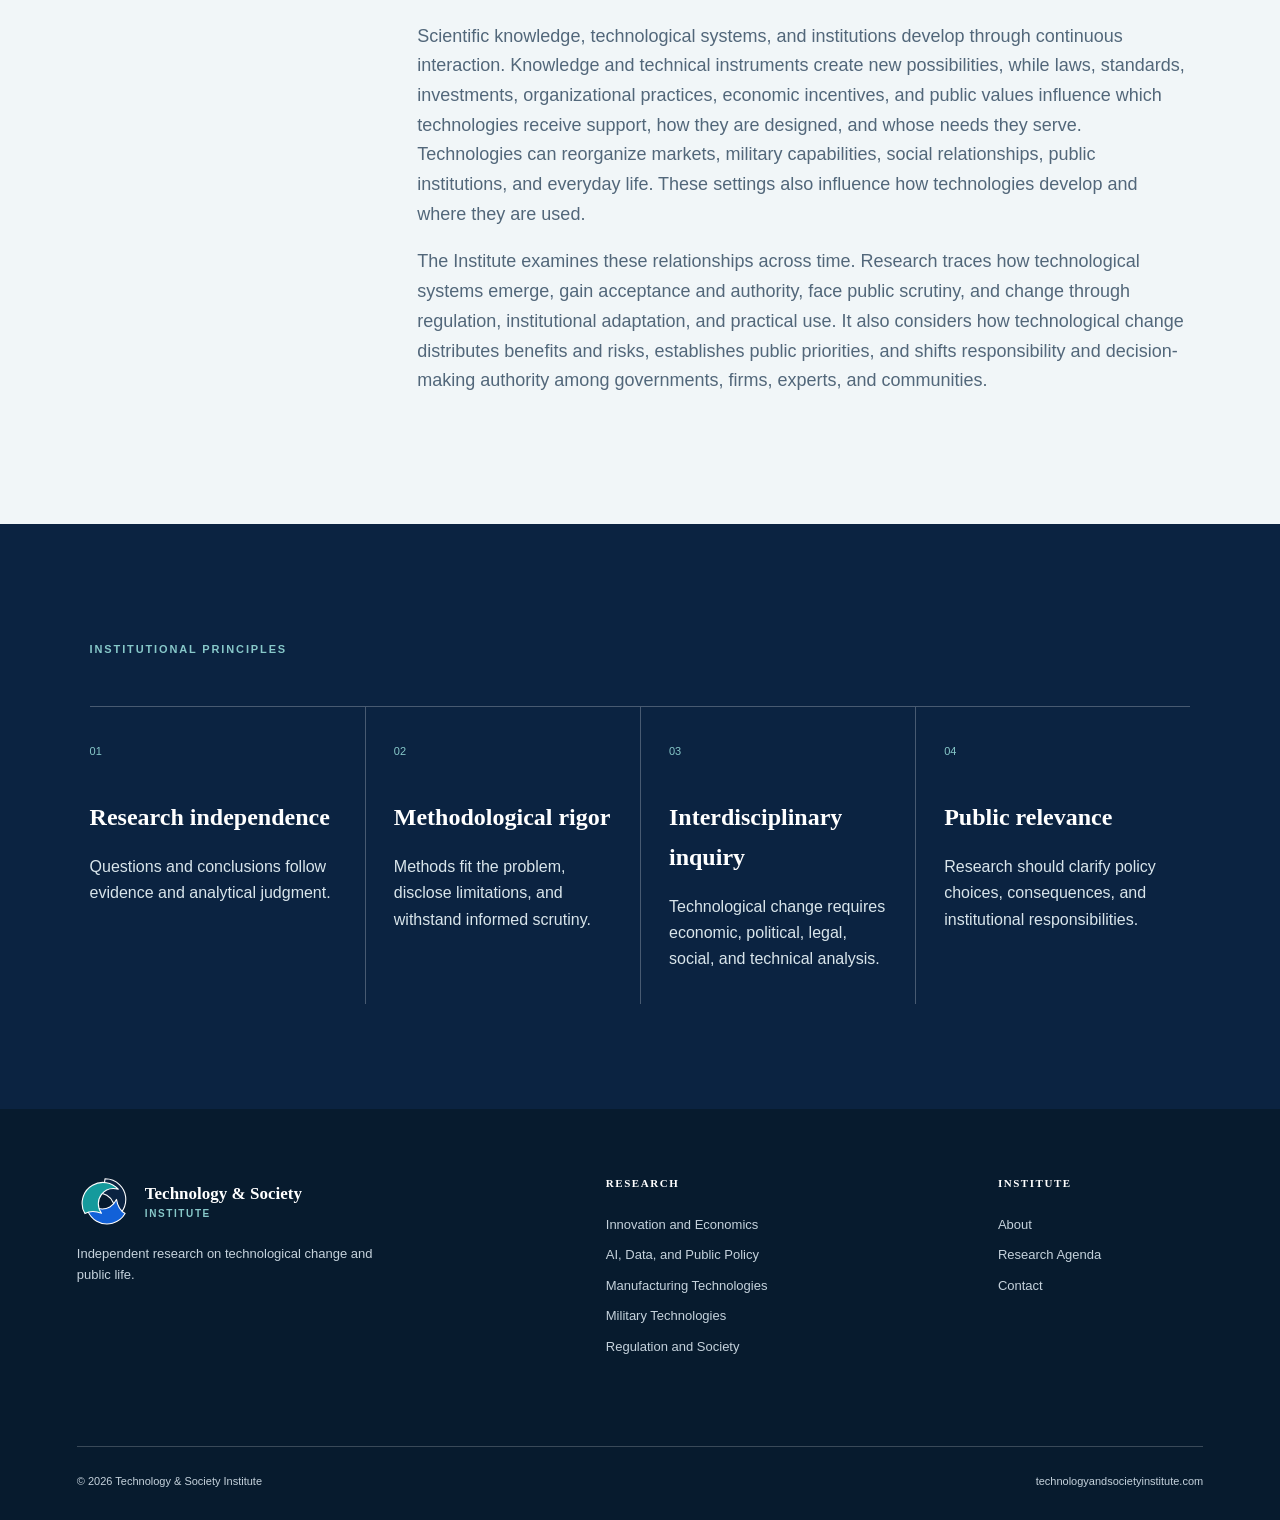
==== commit 109b6f5d: "Align institutional relationships framing across site" ====
--- a/about.html
+++ b/about.html
@@ -1,5 +1,5 @@
 <!doctype html><html lang="en"><head><meta charset="utf-8"><meta name="viewport" content="width=device-width,initial-scale=1"><title>About | Technology & Society Institute</title><meta name="description" content="Mission, analytical approach, and institutional principles of the Technology and Society Institute."><link rel="icon" href="favicon.svg" type="image/svg+xml"><link rel="stylesheet" href="style.css"></head><body><header class="site-header"><a class="brand" href="index.html"><img src="triadic-logo.svg" alt=""><span>Technology &amp; Society<small>Institute</small></span></a><nav aria-label="Primary navigation"><a href="research.html">Research</a><a href="about.html">About</a><a href="contact.html">Contact</a></nav></header><main>
 <section class="page-hero"><p class="eyebrow">About the Institute</p><h1>Independent inquiry into technology and public life.</h1><p>The Institute studies technological change as an economic, institutional, political, scientific, and social process.</p></section>
 <section class="prose"><aside><p class="section-label">Purpose</p></aside><div><h2>Advance knowledge and improve public decision-making.</h2><p>The Technology &amp; Society Institute examines the economics of innovation, technological change, and the policies and regulations that govern emerging technologies. Its mission is to advance knowledge and inform policymakers through independent, rigorous research, educational programs, policy dialogue, and conferences addressing major technological and societal challenges.</p><p>The Institute connects economics, public policy, political economy, technology and society studies, security studies, law, engineering, and computational research. This interdisciplinary approach clarifies how technologies develop, how institutions govern them, and how their benefits, risks, and authority consequences are distributed.</p></div></section>
-<section class="prose pale"><aside><p class="section-label">Analytical perspective</p></aside><div><h2>Mutual shaping and institutional evolution.</h2><p>Scientific knowledge enables new capabilities, while technological instruments transform how scientists conduct research. Technologies reorganize markets, institutions, military power, social relationships, and everyday life. Public values, political conflict, economic incentives, regulation, and organizational practice simultaneously determine which technologies receive investment, how they are designed, and whose purposes they serve.</p><p>The Institute studies this reciprocal process across time. Research traces how technological systems emerge, acquire authority, encounter public contestation, and change through regulatory review, institutional adaptation, and social use.</p></div></section>
+<section class="prose pale"><aside><p class="section-label">Analytical perspective</p></aside><div><h2>Technology, Society, and Institutions</h2><p>Scientific knowledge, technological systems, and institutions develop through continuous interaction. Knowledge and technical instruments create new possibilities, while laws, standards, investments, organizational practices, economic incentives, and public values influence which technologies receive support, how they are designed, and whose needs they serve. Technologies can reorganize markets, military capabilities, social relationships, public institutions, and everyday life. These settings also influence how technologies develop and where they are used.</p><p>The Institute examines these relationships across time. Research traces how technological systems emerge, gain acceptance and authority, face public scrutiny, and change through regulation, institutional adaptation, and practical use. It also considers how technological change distributes benefits and risks, establishes public priorities, and shifts responsibility and decision-making authority among governments, firms, experts, and communities.</p></div></section>
 <section class="principles"><p class="section-label light">Institutional principles</p><div><article><span>01</span><h3>Research independence</h3><p>Questions and conclusions follow evidence and analytical judgment.</p></article><article><span>02</span><h3>Methodological rigor</h3><p>Methods fit the problem, disclose limitations, and withstand informed scrutiny.</p></article><article><span>03</span><h3>Interdisciplinary inquiry</h3><p>Technological change requires economic, political, legal, social, and technical analysis.</p></article><article><span>04</span><h3>Public relevance</h3><p>Research should clarify policy choices, consequences, and institutional responsibilities.</p></article></div></section></main><footer><div class="footer-brand"><a class="brand inverse" href="index.html"><img src="triadic-logo.svg" alt=""><span>Technology &amp; Society<small>Institute</small></span></a><p>Independent research on technological change and public life.</p></div><div><h3>Research</h3><a href="innovation-economics.html">Innovation and Economics</a><a href="ai-public-policy.html">AI, Data, and Public Policy</a><a href="manufacturing-technology.html">Manufacturing Technologies</a><a href="military-technology.html">Military Technologies</a><a href="regulation-society.html">Regulation and Society</a></div><div><h3>Institute</h3><a href="about.html">About</a><a href="research.html">Research Agenda</a><a href="contact.html">Contact</a></div><div class="footer-base"><span>© 2026 Technology &amp; Society Institute</span><span>technologyandsocietyinstitute.com</span></div></footer></body></html>
--- a/style.css
+++ b/style.css
@@ -1 +1 @@
-:root{--navy:#0b2341;--blue:#1261d8;--teal:#159a9c;--ink:#102a43;--muted:#52677a;--pale:#f1f6f8;--line:#d4dee5;--white:#fff;--serif:Georgia,"Times New Roman",serif;--sans:Arial,Helvetica,sans-serif}*{box-sizing:border-box}html{scroll-behavior:smooth}body{margin:0;color:var(--ink);background:var(--white);font-family:var(--sans);line-height:1.65}a{color:inherit}a:focus-visible{outline:3px solid var(--teal);outline-offset:4px}h1,h2,h3{font-family:var(--serif);text-wrap:balance;word-break:normal;hyphens:none}.site-header{height:88px;display:flex;align-items:center;justify-content:space-between;padding:14px clamp(24px,6vw,96px);border-bottom:1px solid var(--line);background:rgba(255,255,255,.97);position:sticky;top:0;z-index:20}.brand{display:flex;align-items:center;gap:12px;text-decoration:none;font-family:var(--serif);font-weight:700;font-size:17px;line-height:1.1}.brand img{width:56px;height:56px}.brand small{display:block;color:var(--blue);font:700 10px var(--sans);letter-spacing:.16em;text-transform:uppercase;margin-top:4px}.site-header nav{display:flex;gap:34px}.site-header nav a{text-decoration:none;font-size:14px;font-weight:700;color:var(--muted)}.site-header nav a:hover{color:var(--blue)}.hero{min-height:720px;padding:88px clamp(24px,7vw,112px);display:grid;grid-template-columns:1.4fr 0.6fr;gap:7vw;align-items:center;background:linear-gradient(135deg,#fff 62%,var(--pale) 62%)}.eyebrow,.section-label{color:var(--blue);font-size:11px;font-weight:800;letter-spacing:.17em;text-transform:uppercase}.hero h1,.page-hero h1{font-size:clamp(54px, 6.8vw, 100px);line-height:1.08;letter-spacing:-.035em;font-weight:500;margin:22px 0 30px;max-width:1050px}.lead,.page-hero>p:last-child{font-size:20px;line-height:1.65;color:var(--muted);max-width:820px}.actions{display:flex;gap:24px;align-items:center;margin-top:38px}.button{display:inline-block;text-decoration:none;font-weight:800;font-size:14px}.button.primary{background:var(--navy);color:#fff;padding:15px 22px}.button.text{color:var(--blue);border-bottom:2px solid var(--blue);padding-bottom:5px}.hero-mark{text-align:center}.hero-mark>img{width:min(100%,400px)}.legend{display:flex;justify-content:center;gap:18px;font-size:11px;text-transform:uppercase;letter-spacing:.1em}.legend i{display:inline-block;width:9px;height:9px;border-radius:50%;margin-right:5px}.technology{background:var(--blue)}.society{background:var(--teal)}.institutions{background:var(--navy)}.mission,.prose{padding:110px clamp(24px,7vw,112px);display:grid;grid-template-columns:1fr 3fr;gap:70px}.contact h2,.cta h2,.mission h2,.prose h2,.section-head h2{font-size:clamp(38px, 4.7vw, 66px);line-height:1.14;letter-spacing:-.025em;font-weight:500;margin:0 0 28px}.contact p,.mission p:not(.section-label),.prose p{font-size:18px;color:var(--muted);max-width:900px}.programs,.topics,.work{padding:110px clamp(24px,7vw,112px);background:var(--pale)}.section-head{display:grid;grid-template-columns:1fr 3fr;gap:70px;align-items:end;margin-bottom:50px}.program-grid{display:grid;grid-template-columns:repeat(6,1fr);border-top:1px solid var(--line)}.program-grid a{grid-column:span 2;min-height:310px;padding:34px 30px 34px 0;border-bottom:1px solid var(--line);text-decoration:none}.program-grid a:nth-child(3n+2),.program-grid a:nth-child(3n+3){padding-left:30px;border-left:1px solid var(--line)}.program-grid a:nth-child(4),.program-grid a:nth-child(5){grid-column:span 3}.program-grid span,.topic-grid span{font-size:11px;font-weight:800;color:var(--blue)}.program-grid h3,.topic-grid h3{font-size:27px;line-height:1.18;font-weight:500;margin:48px 0 18px}.program-grid p,.topic-grid p,.work-grid p{color:var(--muted)}.coproduction{padding:110px clamp(24px,7vw,112px);background:var(--navy);color:#fff;display:grid;grid-template-columns:1fr 1.4fr;gap:80px}.section-label.light{color:#87c8c9}.coproduction h2,.method h2{font-size:clamp(40px, 5vw, 70px);line-height:1.12;font-weight:500;margin:18px 0}.cycle{border-top:1px solid rgba(255,255,255,.28)}.cycle article{display:grid;grid-template-columns:150px 1fr;gap:25px;padding:24px 0;border-bottom:1px solid rgba(255,255,255,.28)}.cycle b{font-family:var(--serif);font-size:24px}.cycle p{margin:0;color:#d9e5eb}.work{background:#fff}.work-grid{display:grid;grid-template-columns:repeat(4,1fr);border-top:1px solid var(--line)}.work-grid article{padding:35px 30px 10px 0}.work-grid article+article{padding-left:30px;border-left:1px solid var(--line)}.work-grid span{font-family:var(--serif);font-size:25px}.cta{padding:100px clamp(24px,7vw,112px);background:var(--teal);color:#fff}.cta .section-label{color:#d7ffff}.cta h2{max-width:850px}.page-hero{padding:100px clamp(24px,8vw,130px);background:var(--pale);min-height:530px;display:flex;flex-direction:column;justify-content:center}.page-hero h1{font-size:clamp(48px, 6vw, 88px);line-height:1.12}.page-hero.program{background:linear-gradient(135deg,#fff 62%,var(--pale) 62%)}.pale{background:var(--pale)}.method,.principles,.questions{padding:105px clamp(24px,7vw,112px);background:var(--navy);color:#fff}.principles>div{display:grid;grid-template-columns:repeat(4,1fr);margin-top:48px;border-top:1px solid rgba(255,255,255,.25)}.principles article{padding:30px 28px 15px 0}.principles article+article{padding-left:28px;border-left:1px solid rgba(255,255,255,.25)}.principles span{font-size:11px;color:#87c8c9}.principles h3{font-size:24px;margin:35px 0 15px}.principles p{color:#d9e5eb}.research-list{padding:50px clamp(24px,7vw,112px) 110px}.research-list a{display:grid;grid-template-columns:70px 1fr auto;gap:30px;align-items:center;padding:38px 0;border-bottom:1px solid var(--line);text-decoration:none}.research-list span{font-size:11px;color:var(--blue);font-weight:800}.research-list h2{font-size:34px;line-height:1.18;margin:0 0 10px;font-weight:500}.research-list p{margin:0;color:var(--muted)}.research-list b{font-size:13px;color:var(--blue)}.method{display:grid;grid-template-columns:1fr 1.4fr;gap:80px}.method ol{list-style:none;margin:0;padding:0;border-top:1px solid rgba(255,255,255,.25)}.method li{display:grid;grid-template-columns:150px 1fr;gap:22px;padding:24px 0;border-bottom:1px solid rgba(255,255,255,.25)}.method li span{color:#d9e5eb}.cross-cutting-grid{border-top:1px solid rgba(255,255,255,.25)}.cross-cutting-grid article{display:grid;grid-template-columns:190px 1fr;gap:22px;padding:24px 0;border-bottom:1px solid rgba(255,255,255,.25)}.cross-cutting-grid b{font-family:var(--serif);font-size:20px}.cross-cutting-grid span{color:#d9e5eb}.topics{background:#fff}.topic-grid{display:grid;grid-template-columns:1fr 1fr;gap:1px;background:var(--line)}.topic-grid article{background:#fff;padding:38px}.topic-grid h3{margin:32px 0 14px}.questions ul{margin:45px 0 0;padding:0;list-style:none;display:grid;grid-template-columns:1fr 1fr;gap:1px;background:rgba(255,255,255,.25)}.questions li{background:var(--navy);padding:30px;font-family:var(--serif);font-size:22px;line-height:1.35}.next-program{padding:55px clamp(24px,7vw,112px)}.next-program a{color:var(--blue);font-weight:800;text-decoration:none}.contact{padding:105px clamp(24px,7vw,112px);display:grid;grid-template-columns:1.5fr 1fr;gap:80px}.contact aside{background:var(--navy);color:#fff;padding:45px}.contact aside a{display:block;color:#fff;font-family:var(--serif);font-size:clamp(24px, 3vw, 38px);line-height:1.2;margin:42px 0;overflow-wrap:anywhere}.contact aside p:last-child{color:#d9e5eb;font-size:14px}footer{padding:65px clamp(24px,6vw,96px) 30px;background:#071b2e;color:#c5d2dc;display:grid;grid-template-columns:1.4fr 1fr 0.6fr;gap:50px}footer .brand{color:#fff}.inverse small{color:#87c8c9}.footer-brand p{max-width:320px;font-size:13px}footer h3{color:#fff;text-transform:uppercase;letter-spacing:.14em;font-size:11px;margin:0 0 22px}footer>div>a:not(.brand){display:block;text-decoration:none;font-size:13px;margin:9px 0}.footer-base{grid-column:1/-1;border-top:1px solid rgba(255,255,255,.2);margin-top:30px;padding-top:25px;display:flex;justify-content:space-between;font-size:11px}@media (max-width:900px){.hero{grid-template-columns:1fr;min-height:0}.hero-mark{display:none}.contact,.coproduction,.method,.mission,.prose,.section-head{grid-template-columns:1fr;gap:35px}.program-grid{grid-template-columns:1fr 1fr}.program-grid a,.program-grid a:nth-child(4),.program-grid a:nth-child(5){grid-column:span 1}.program-grid a:nth-child(n){padding:30px;border-left:0;border-bottom:1px solid var(--line)}.principles>div,.work-grid{grid-template-columns:1fr 1fr}.principles article:nth-child(3),.work-grid article:nth-child(3){border-left:0}.site-header nav{gap:18px}footer{grid-template-columns:1fr 1fr}}@media (max-width:560px){.site-header{height:76px;padding:10px 18px}.brand{font-size:14px}.brand img{width:48px;height:48px}.site-header nav{gap:12px}.site-header nav a{font-size:12px}.hero,.page-hero{padding:72px 22px}.hero h1,.page-hero h1{font-size:43px;line-height:1.16;letter-spacing:-.02em}.contact,.coproduction,.method,.mission,.principles,.programs,.prose,.questions,.topics,.work{padding:75px 22px}.principles>div,.program-grid,.questions ul,.topic-grid,.work-grid{grid-template-columns:1fr}.principles article,.work-grid article{border-left:0!important;padding:25px 0}.cross-cutting-grid article,.cycle article,.method li{grid-template-columns:1fr;gap:7px}.research-list{padding:30px 22px 75px}.research-list a{grid-template-columns:38px 1fr}.research-list b{display:none}.research-list h2{font-size:27px}.contact aside{padding:32px 26px}footer{grid-template-columns:1fr;padding:55px 22px 25px}.footer-base{display:block}.footer-base span{display:block;margin-top:8px}}+:root{--navy:#0b2341;--blue:#1261d8;--teal:#159a9c;--ink:#102a43;--muted:#52677a;--pale:#f1f6f8;--line:#d4dee5;--white:#fff;--serif:Georgia,"Times New Roman",serif;--sans:Arial,Helvetica,sans-serif}*{box-sizing:border-box}html{scroll-behavior:smooth}body{margin:0;color:var(--ink);background:var(--white);font-family:var(--sans);line-height:1.65}a{color:inherit}a:focus-visible{outline:3px solid var(--teal);outline-offset:4px}h1,h2,h3{font-family:var(--serif);text-wrap:balance;word-break:normal;hyphens:none}.site-header{height:88px;display:flex;align-items:center;justify-content:space-between;padding:14px clamp(24px,6vw,96px);border-bottom:1px solid var(--line);background:rgba(255,255,255,.97);position:sticky;top:0;z-index:20}.brand{display:flex;align-items:center;gap:12px;text-decoration:none;font-family:var(--serif);font-weight:700;font-size:17px;line-height:1.1}.brand img{width:56px;height:56px}.brand small{display:block;color:var(--blue);font:700 10px var(--sans);letter-spacing:.16em;text-transform:uppercase;margin-top:4px}.site-header nav{display:flex;gap:34px}.site-header nav a{text-decoration:none;font-size:14px;font-weight:700;color:var(--muted)}.site-header nav a:hover{color:var(--blue)}.hero{min-height:720px;padding:88px clamp(24px,7vw,112px);display:grid;grid-template-columns:1.4fr 0.6fr;gap:7vw;align-items:center;background:linear-gradient(135deg,#fff 62%,var(--pale) 62%)}.eyebrow,.section-label{color:var(--blue);font-size:11px;font-weight:800;letter-spacing:.17em;text-transform:uppercase}.hero h1,.page-hero h1{font-size:clamp(54px, 6.8vw, 100px);line-height:1.08;letter-spacing:-.035em;font-weight:500;margin:22px 0 30px;max-width:1050px}.lead,.page-hero>p:last-child{font-size:20px;line-height:1.65;color:var(--muted);max-width:820px}.actions{display:flex;gap:24px;align-items:center;margin-top:38px}.button{display:inline-block;text-decoration:none;font-weight:800;font-size:14px}.button.primary{background:var(--navy);color:#fff;padding:15px 22px}.button.text{color:var(--blue);border-bottom:2px solid var(--blue);padding-bottom:5px}.hero-mark{text-align:center}.hero-mark>img{width:min(100%,400px)}.legend{display:flex;justify-content:center;gap:18px;font-size:11px;text-transform:uppercase;letter-spacing:.1em}.legend i{display:inline-block;width:9px;height:9px;border-radius:50%;margin-right:5px}.technology{background:var(--blue)}.society{background:var(--teal)}.institutions{background:var(--navy)}.mission,.prose{padding:110px clamp(24px,7vw,112px);display:grid;grid-template-columns:1fr 3fr;gap:70px}.contact h2,.cta h2,.mission h2,.prose h2,.section-head h2{font-size:clamp(38px, 4.7vw, 66px);line-height:1.14;letter-spacing:-.025em;font-weight:500;margin:0 0 28px}.contact p,.mission p:not(.section-label),.prose p{font-size:18px;color:var(--muted);max-width:900px}.programs,.topics,.work{padding:110px clamp(24px,7vw,112px);background:var(--pale)}.section-head{display:grid;grid-template-columns:1fr 3fr;gap:70px;align-items:end;margin-bottom:50px}.program-grid{display:grid;grid-template-columns:repeat(6,1fr);border-top:1px solid var(--line)}.program-grid a{grid-column:span 2;min-height:310px;padding:34px 30px 34px 0;border-bottom:1px solid var(--line);text-decoration:none;position:relative;z-index:0;transition:transform .22s ease,background-color .22s ease,box-shadow .22s ease,color .22s ease}.program-grid a:hover,.program-grid a:focus-visible{z-index:2;transform:translateY(-6px) scale(1.015);background:var(--white);box-shadow:0 18px 38px rgba(11,35,65,.14)}.program-grid a:hover h3,.program-grid a:focus-visible h3{color:var(--blue)}.program-grid a:nth-child(3n+2),.program-grid a:nth-child(3n+3){padding-left:30px;border-left:1px solid var(--line)}.program-grid a:nth-child(4),.program-grid a:nth-child(5){grid-column:span 3}.program-grid span,.topic-grid span{font-size:11px;font-weight:800;color:var(--blue)}.program-grid h3,.topic-grid h3{font-size:27px;line-height:1.18;font-weight:500;margin:48px 0 18px}.program-grid p,.topic-grid p,.work-grid p{color:var(--muted)}.coproduction{padding:110px clamp(24px,7vw,112px);background:var(--navy);color:#fff;display:grid;grid-template-columns:1fr 1.4fr;gap:80px}.section-label.light{color:#87c8c9}.coproduction h2,.method h2{font-size:clamp(40px, 5vw, 70px);line-height:1.12;font-weight:500;margin:18px 0}.cycle{border-top:1px solid rgba(255,255,255,.28)}.cycle article{display:grid;grid-template-columns:150px 1fr;gap:25px;padding:24px 0;border-bottom:1px solid rgba(255,255,255,.28)}.cycle b{font-family:var(--serif);font-size:24px}.cycle p{margin:0;color:#d9e5eb}.work{background:#fff}.work-grid{display:grid;grid-template-columns:repeat(4,1fr);border-top:1px solid var(--line)}.work-grid article{padding:35px 30px 10px 0}.work-grid article+article{padding-left:30px;border-left:1px solid var(--line)}.work-grid span{font-family:var(--serif);font-size:25px}.cta{padding:100px clamp(24px,7vw,112px);background:var(--teal);color:#fff}.cta .section-label{color:#d7ffff}.cta h2{max-width:850px}.page-hero{padding:100px clamp(24px,8vw,130px);background:var(--pale);min-height:530px;display:flex;flex-direction:column;justify-content:center}.page-hero h1{font-size:clamp(48px, 6vw, 88px);line-height:1.12}.page-hero.program{background:linear-gradient(135deg,#fff 62%,var(--pale) 62%)}.pale{background:var(--pale)}.method,.principles,.questions{padding:105px clamp(24px,7vw,112px);background:var(--navy);color:#fff}.principles>div{display:grid;grid-template-columns:repeat(4,1fr);margin-top:48px;border-top:1px solid rgba(255,255,255,.25)}.principles article{padding:30px 28px 15px 0}.principles article+article{padding-left:28px;border-left:1px solid rgba(255,255,255,.25)}.principles span{font-size:11px;color:#87c8c9}.principles h3{font-size:24px;margin:35px 0 15px}.principles p{color:#d9e5eb}.research-list{padding:50px clamp(24px,7vw,112px) 110px}.research-list a{display:grid;grid-template-columns:70px 1fr auto;gap:30px;align-items:center;padding:38px 0;border-bottom:1px solid var(--line);text-decoration:none}.research-list span{font-size:11px;color:var(--blue);font-weight:800}.research-list h2{font-size:34px;line-height:1.18;margin:0 0 10px;font-weight:500}.research-list p{margin:0;color:var(--muted)}.research-list b{font-size:13px;color:var(--blue)}.method{display:grid;grid-template-columns:1fr 1.4fr;gap:80px}.method ol{list-style:none;margin:0;padding:0;border-top:1px solid rgba(255,255,255,.25)}.method li{display:grid;grid-template-columns:150px 1fr;gap:22px;padding:24px 0;border-bottom:1px solid rgba(255,255,255,.25)}.method li span{color:#d9e5eb}.cross-cutting-grid{border-top:1px solid rgba(255,255,255,.25)}.cross-cutting-grid article{display:grid;grid-template-columns:190px 1fr;gap:22px;padding:24px 0;border-bottom:1px solid rgba(255,255,255,.25)}.cross-cutting-grid b{font-family:var(--serif);font-size:20px}.cross-cutting-grid span{color:#d9e5eb}.topics{background:#fff}.topic-grid{display:grid;grid-template-columns:1fr 1fr;gap:1px;background:var(--line)}.topic-grid article{background:#fff;padding:38px}.topic-grid h3{margin:32px 0 14px}.questions ul{margin:45px 0 0;padding:0;list-style:none;display:grid;grid-template-columns:1fr 1fr;gap:1px;background:rgba(255,255,255,.25)}.questions li{background:var(--navy);padding:30px;font-family:var(--serif);font-size:22px;line-height:1.35}.next-program{padding:55px clamp(24px,7vw,112px)}.next-program a{color:var(--blue);font-weight:800;text-decoration:none}.contact{padding:105px clamp(24px,7vw,112px);display:grid;grid-template-columns:1.5fr 1fr;gap:80px}.contact aside{background:var(--navy);color:#fff;padding:45px}.contact aside a{display:block;color:#fff;font-family:var(--serif);font-size:clamp(24px, 3vw, 38px);line-height:1.2;margin:42px 0;overflow-wrap:anywhere}.contact aside p:last-child{color:#d9e5eb;font-size:14px}footer{padding:65px clamp(24px,6vw,96px) 30px;background:#071b2e;color:#c5d2dc;display:grid;grid-template-columns:1.4fr 1fr 0.6fr;gap:50px}footer .brand{color:#fff}.inverse small{color:#87c8c9}.footer-brand p{max-width:320px;font-size:13px}footer h3{color:#fff;text-transform:uppercase;letter-spacing:.14em;font-size:11px;margin:0 0 22px}footer>div>a:not(.brand){display:block;text-decoration:none;font-size:13px;margin:9px 0}.footer-base{grid-column:1/-1;border-top:1px solid rgba(255,255,255,.2);margin-top:30px;padding-top:25px;display:flex;justify-content:space-between;font-size:11px}@media (max-width:900px){.hero{grid-template-columns:1fr;min-height:0}.hero-mark{display:none}.contact,.coproduction,.method,.mission,.prose,.section-head{grid-template-columns:1fr;gap:35px}.program-grid{grid-template-columns:1fr 1fr}.program-grid a,.program-grid a:nth-child(4),.program-grid a:nth-child(5){grid-column:span 1}.program-grid a:nth-child(n){padding:30px;border-left:0;border-bottom:1px solid var(--line)}.principles>div,.work-grid{grid-template-columns:1fr 1fr}.principles article:nth-child(3),.work-grid article:nth-child(3){border-left:0}.site-header nav{gap:18px}footer{grid-template-columns:1fr 1fr}}@media (max-width:560px){.site-header{height:76px;padding:10px 18px}.brand{font-size:14px}.brand img{width:48px;height:48px}.site-header nav{gap:12px}.site-header nav a{font-size:12px}.hero,.page-hero{padding:72px 22px}.hero h1,.page-hero h1{font-size:43px;line-height:1.16;letter-spacing:-.02em}.contact,.coproduction,.method,.mission,.principles,.programs,.prose,.questions,.topics,.work{padding:75px 22px}.principles>div,.program-grid,.questions ul,.topic-grid,.work-grid{grid-template-columns:1fr}.principles article,.work-grid article{border-left:0!important;padding:25px 0}.cross-cutting-grid article,.cycle article,.method li{grid-template-columns:1fr;gap:7px}.research-list{padding:30px 22px 75px}.research-list a{grid-template-columns:38px 1fr}.research-list b{display:none}.research-list h2{font-size:27px}.contact aside{padding:32px 26px}footer{grid-template-columns:1fr;padding:55px 22px 25px}.footer-base{display:block}.footer-base span{display:block;margin-top:8px}}@media (prefers-reduced-motion:reduce){.program-grid a{transition:none}.program-grid a:hover,.program-grid a:focus-visible{transform:none}}
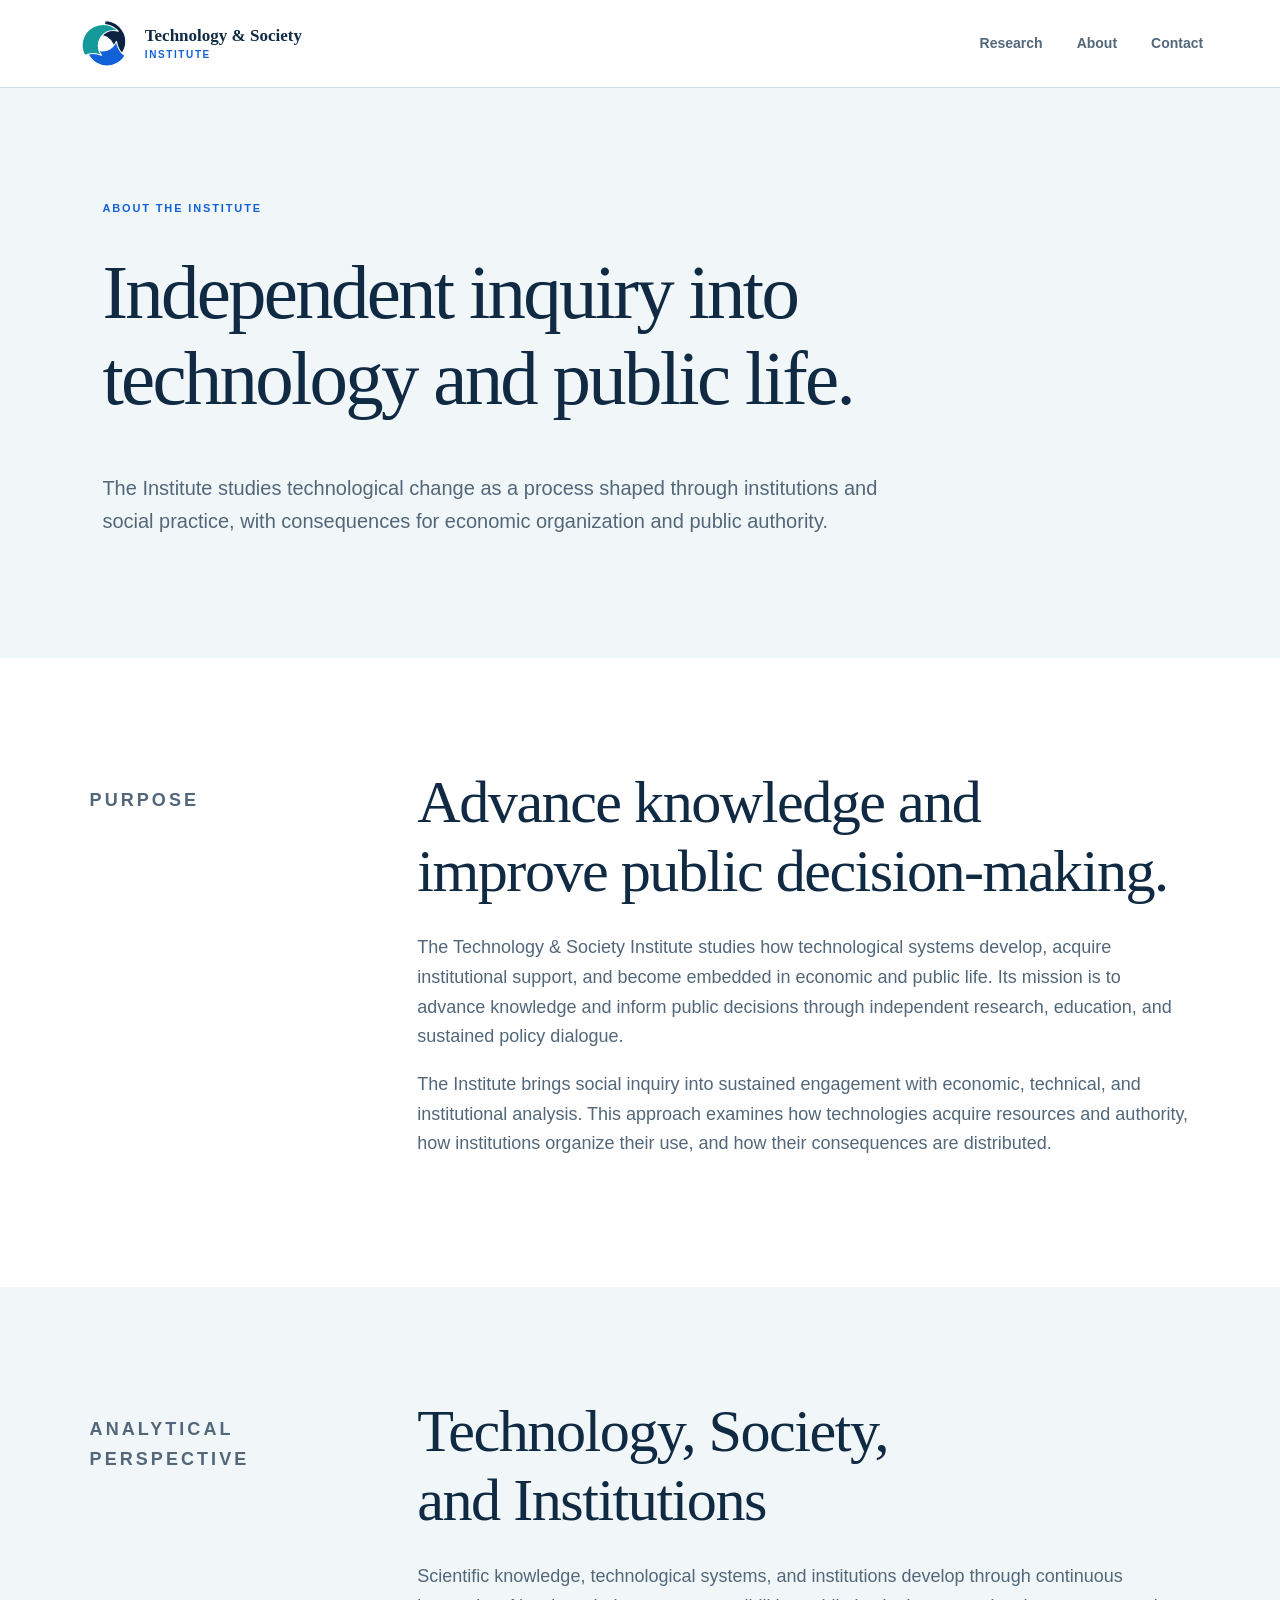
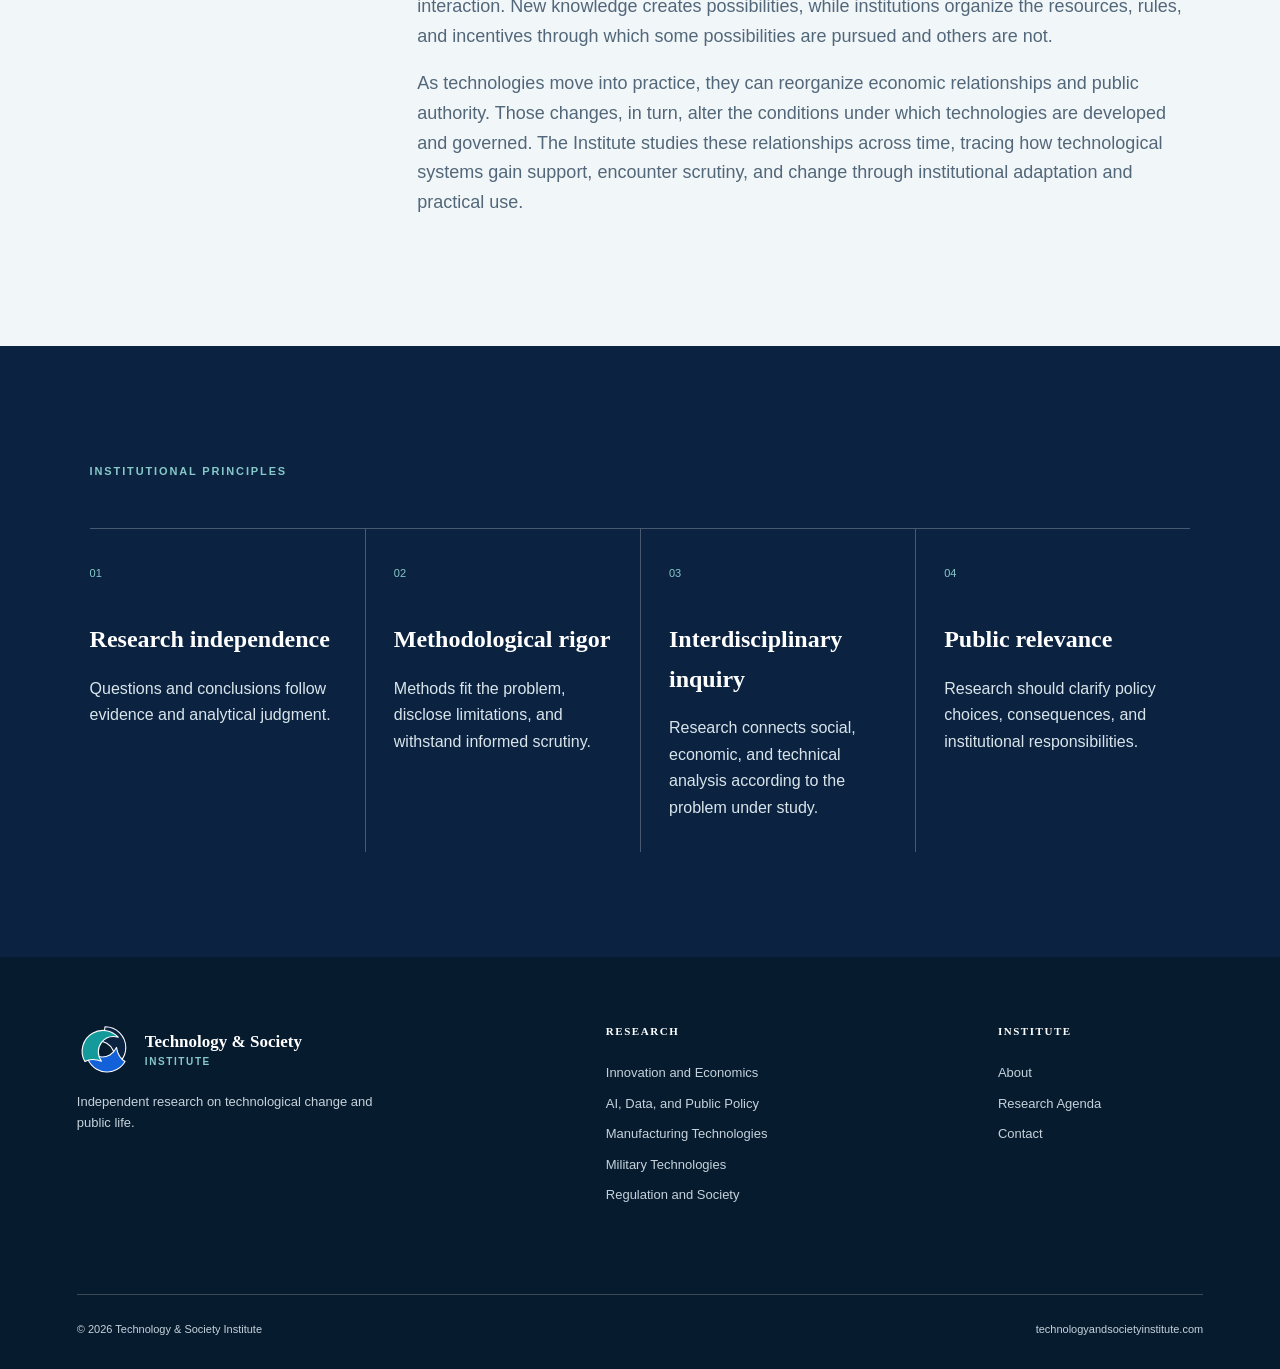
==== commit 38926521: "Refine About page analytical framing" ====
--- a/about.html
+++ b/about.html
@@ -1,5 +1,5 @@
-<!doctype html><html lang="en"><head><meta charset="utf-8"><meta name="viewport" content="width=device-width,initial-scale=1"><title>About | Technology & Society Institute</title><meta name="description" content="Mission, analytical approach, and institutional principles of the Technology and Society Institute."><link rel="icon" href="favicon.svg" type="image/svg+xml"><link rel="stylesheet" href="style.css"></head><body><header class="site-header"><a class="brand" href="index.html"><img src="triadic-logo.svg" alt=""><span>Technology &amp; Society<small>Institute</small></span></a><nav aria-label="Primary navigation"><a href="research.html">Research</a><a href="about.html">About</a><a href="contact.html">Contact</a></nav></header><main>
-<section class="page-hero"><p class="eyebrow">About the Institute</p><h1>Independent inquiry into technology and public life.</h1><p>The Institute studies technological change as an economic, institutional, political, scientific, and social process.</p></section>
-<section class="prose"><aside><p class="section-label">Purpose</p></aside><div><h2>Advance knowledge and improve public decision-making.</h2><p>The Technology &amp; Society Institute examines the economics of innovation, technological change, and the policies and regulations that govern emerging technologies. Its mission is to advance knowledge and inform policymakers through independent, rigorous research, educational programs, policy dialogue, and conferences addressing major technological and societal challenges.</p><p>The Institute connects economics, public policy, political economy, technology and society studies, security studies, law, engineering, and computational research. This interdisciplinary approach clarifies how technologies develop, how institutions govern them, and how their benefits, risks, and authority consequences are distributed.</p></div></section>
-<section class="prose pale"><aside><p class="section-label">Analytical perspective</p></aside><div><h2>Technology, Society, and Institutions</h2><p>Scientific knowledge, technological systems, and institutions develop through continuous interaction. Knowledge and technical instruments create new possibilities, while laws, standards, investments, organizational practices, economic incentives, and public values influence which technologies receive support, how they are designed, and whose needs they serve. Technologies can reorganize markets, military capabilities, social relationships, public institutions, and everyday life. These settings also influence how technologies develop and where they are used.</p><p>The Institute examines these relationships across time. Research traces how technological systems emerge, gain acceptance and authority, face public scrutiny, and change through regulation, institutional adaptation, and practical use. It also considers how technological change distributes benefits and risks, establishes public priorities, and shifts responsibility and decision-making authority among governments, firms, experts, and communities.</p></div></section>
-<section class="principles"><p class="section-label light">Institutional principles</p><div><article><span>01</span><h3>Research independence</h3><p>Questions and conclusions follow evidence and analytical judgment.</p></article><article><span>02</span><h3>Methodological rigor</h3><p>Methods fit the problem, disclose limitations, and withstand informed scrutiny.</p></article><article><span>03</span><h3>Interdisciplinary inquiry</h3><p>Technological change requires economic, political, legal, social, and technical analysis.</p></article><article><span>04</span><h3>Public relevance</h3><p>Research should clarify policy choices, consequences, and institutional responsibilities.</p></article></div></section></main><footer><div class="footer-brand"><a class="brand inverse" href="index.html"><img src="triadic-logo.svg" alt=""><span>Technology &amp; Society<small>Institute</small></span></a><p>Independent research on technological change and public life.</p></div><div><h3>Research</h3><a href="innovation-economics.html">Innovation and Economics</a><a href="ai-public-policy.html">AI, Data, and Public Policy</a><a href="manufacturing-technology.html">Manufacturing Technologies</a><a href="military-technology.html">Military Technologies</a><a href="regulation-society.html">Regulation and Society</a></div><div><h3>Institute</h3><a href="about.html">About</a><a href="research.html">Research Agenda</a><a href="contact.html">Contact</a></div><div class="footer-base"><span>© 2026 Technology &amp; Society Institute</span><span>technologyandsocietyinstitute.com</span></div></footer></body></html>
+<!doctype html><html lang="en"><head><meta charset="utf-8"><meta name="viewport" content="width=device-width,initial-scale=1"><title>About | Technology & Society Institute</title><meta name="description" content="Mission, analytical perspective, and institutional principles of the Technology & Society Institute."><link rel="icon" href="favicon.svg" type="image/svg+xml"><script src="theme.js"></script><link rel="stylesheet" href="style.css"><link rel="stylesheet" href="theme.css"></head><body><header class="site-header"><a class="brand" href="index.html"><img src="triadic-logo.svg" alt=""><span>Technology &amp; Society<small>Institute</small></span></a><nav aria-label="Primary navigation"><a href="research.html">Research</a><a href="about.html">About</a><a href="contact.html">Contact</a></nav></header><main>
+<section class="page-hero"><p class="eyebrow">About the Institute</p><h1>Independent inquiry into technology and public life.</h1><p>The Institute studies technological change as a process shaped through institutions and social practice, with consequences for economic organization and public authority.</p></section>
+<section class="prose"><aside><p class="section-label">Purpose</p></aside><div><h2>Advance knowledge and improve public decision-making.</h2><p>The Technology &amp; Society Institute studies how technological systems develop, acquire institutional support, and become embedded in economic and public life. Its mission is to advance knowledge and inform public decisions through independent research, education, and sustained policy dialogue.</p><p>The Institute brings social inquiry into sustained engagement with economic, technical, and institutional analysis. This approach examines how technologies acquire resources and authority, how institutions organize their use, and how their consequences are distributed.</p></div></section>
+<section class="prose pale"><aside><p class="section-label">Analytical perspective</p></aside><div><h2>Technology, Society, and Institutions</h2><p>Scientific knowledge, technological systems, and institutions develop through continuous interaction. New knowledge creates possibilities, while institutions organize the resources, rules, and incentives through which some possibilities are pursued and others are not.</p><p>As technologies move into practice, they can reorganize economic relationships and public authority. Those changes, in turn, alter the conditions under which technologies are developed and governed. The Institute studies these relationships across time, tracing how technological systems gain support, encounter scrutiny, and change through institutional adaptation and practical use.</p></div></section>
+<section class="principles"><p class="section-label light">Institutional principles</p><div><article><span>01</span><h3>Research independence</h3><p>Questions and conclusions follow evidence and analytical judgment.</p></article><article><span>02</span><h3>Methodological rigor</h3><p>Methods fit the problem, disclose limitations, and withstand informed scrutiny.</p></article><article><span>03</span><h3>Interdisciplinary inquiry</h3><p>Research connects social, economic, and technical analysis according to the problem under study.</p></article><article><span>04</span><h3>Public relevance</h3><p>Research should clarify policy choices, consequences, and institutional responsibilities.</p></article></div></section></main><footer><div class="footer-brand"><a class="brand inverse" href="index.html"><img src="triadic-logo.svg" alt=""><span>Technology &amp; Society<small>Institute</small></span></a><p>Independent research on technological change and public life.</p></div><div><h3>Research</h3><a href="innovation-economics.html">Innovation and Economics</a><a href="ai-public-policy.html">AI, Data, and Public Policy</a><a href="manufacturing-technology.html">Manufacturing Technologies</a><a href="military-technology.html">Military Technologies</a><a href="regulation-society.html">Regulation and Society</a></div><div><h3>Institute</h3><a href="about.html">About</a><a href="research.html">Research Agenda</a><a href="contact.html">Contact</a></div><div class="footer-base"><span>© 2026 Technology &amp; Society Institute</span><span>technologyandsocietyinstitute.com</span></div></footer></body></html>
--- a/theme.css
+++ b/theme.css
@@ -0,0 +1 @@
+:root{color-scheme:light dark}.theme-toggle{appearance:none;border:1px solid var(--line);background:transparent;color:var(--muted);font:700 12px var(--sans);letter-spacing:.04em;padding:8px 11px;cursor:pointer;border-radius:999px;transition:background-color .18s ease,color .18s ease,border-color .18s ease}.theme-toggle:hover{color:var(--blue);border-color:var(--blue)}.theme-toggle:focus-visible{outline:3px solid var(--teal);outline-offset:4px}[data-theme="dark"]{--navy:#0b2341;--blue:#6ea8ff;--teal:#57c4c5;--ink:#e8eef4;--muted:#aebdca;--pale:#10263a;--line:#29445a;--white:#0b1826}[data-theme="dark"] body{background:#0b1826;color:var(--ink)}[data-theme="dark"] .site-header{background:rgba(11,24,38,.97);border-bottom-color:var(--line)}[data-theme="dark"] .page-hero.program,[data-theme="dark"] .hero{background:linear-gradient(135deg,#0b1826 62%,#10263a 62%)}[data-theme="dark"] .work,[data-theme="dark"] .topics{background:#0b1826}[data-theme="dark"] .topic-grid article,[data-theme="dark"] .program-grid a:hover,[data-theme="dark"] .program-grid a:focus-visible{background:#10263a}[data-theme="dark"] .program-grid a:hover,[data-theme="dark"] .program-grid a:focus-visible{box-shadow:0 18px 38px rgba(0,0,0,.34)}[data-theme="dark"] .cta{background:#116f73}[data-theme="dark"] .coproduction,[data-theme="dark"] .method,[data-theme="dark"] .principles,[data-theme="dark"] .questions{background:#0b2341}[data-theme="dark"] .questions li{background:#0b2341}[data-theme="dark"] footer{background:#06111d}[data-theme="dark"] .contact aside{background:#0b2341}[data-theme="dark"] .button.primary{background:#dbe8f4;color:#0b2341}[data-theme="dark"] img{filter:none}@media (max-width:560px){.theme-toggle{padding:7px 9px;font-size:11px}.site-header nav{align-items:center}}
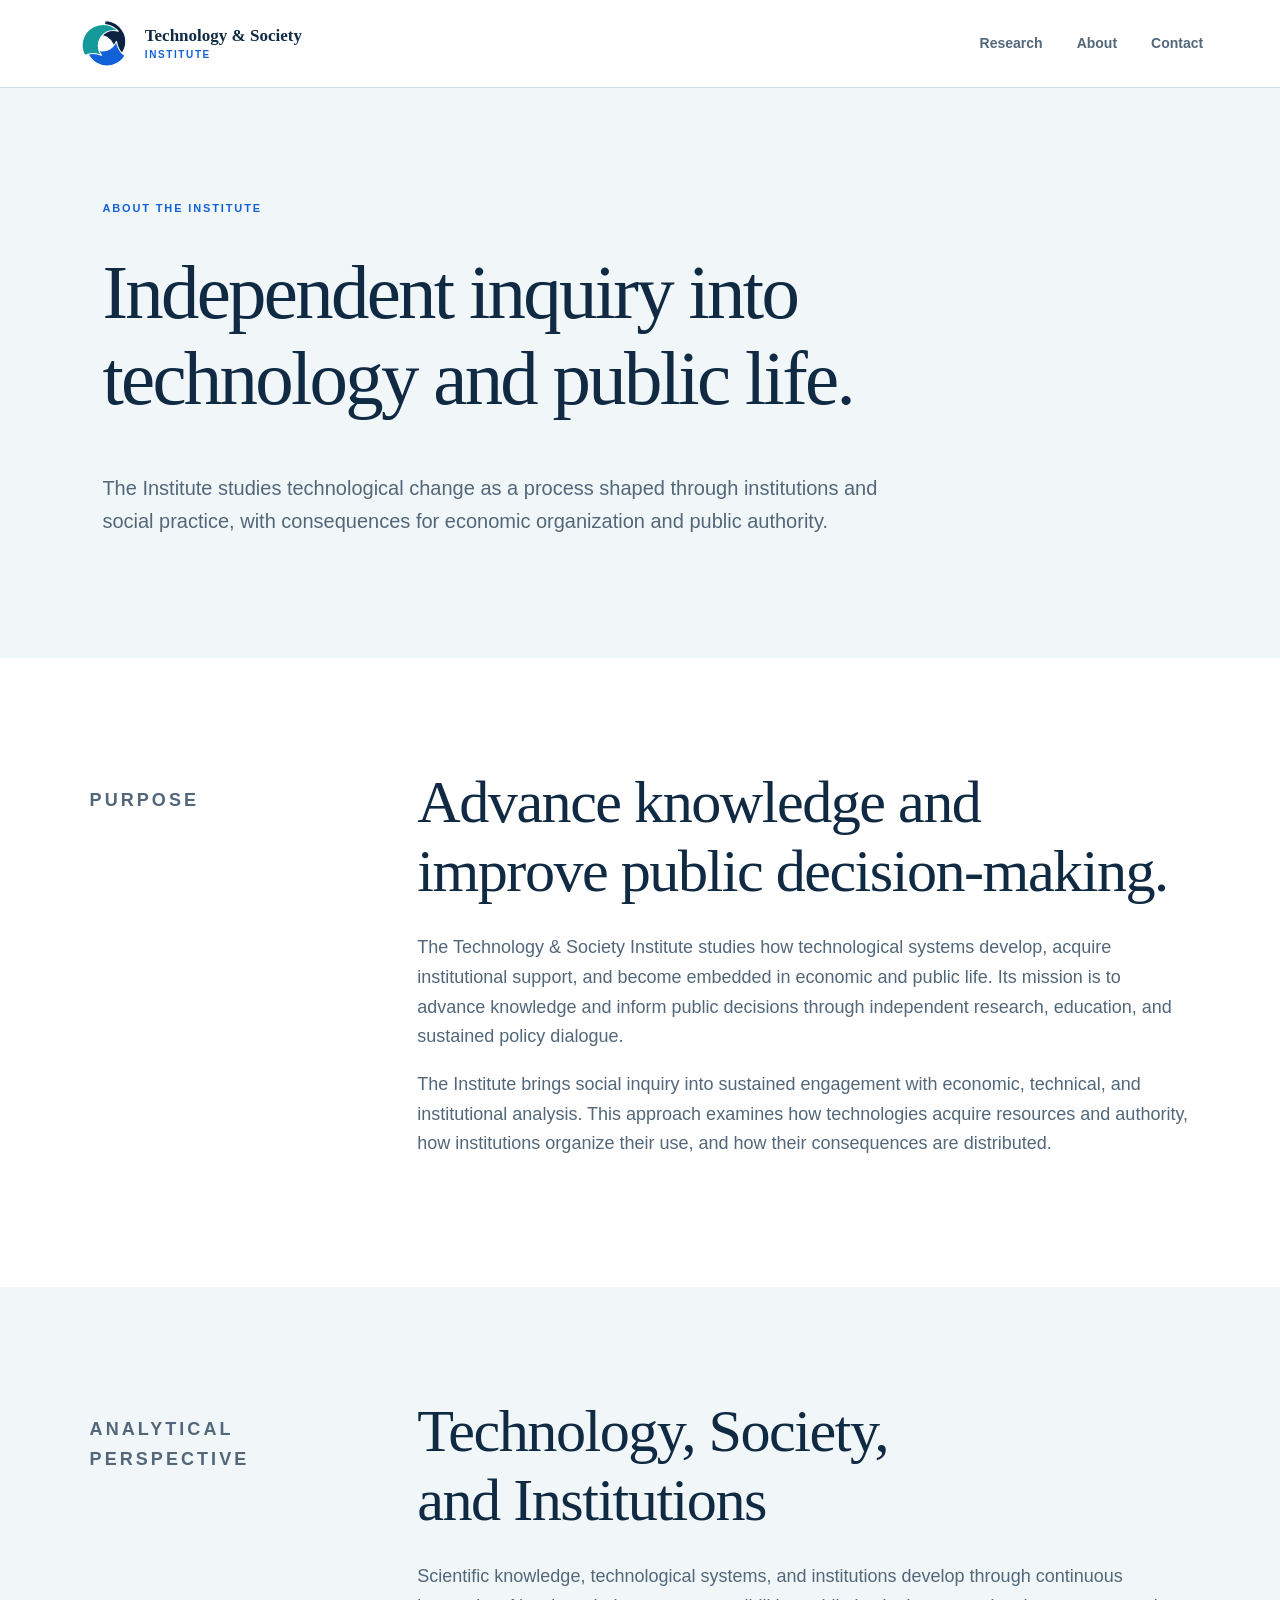
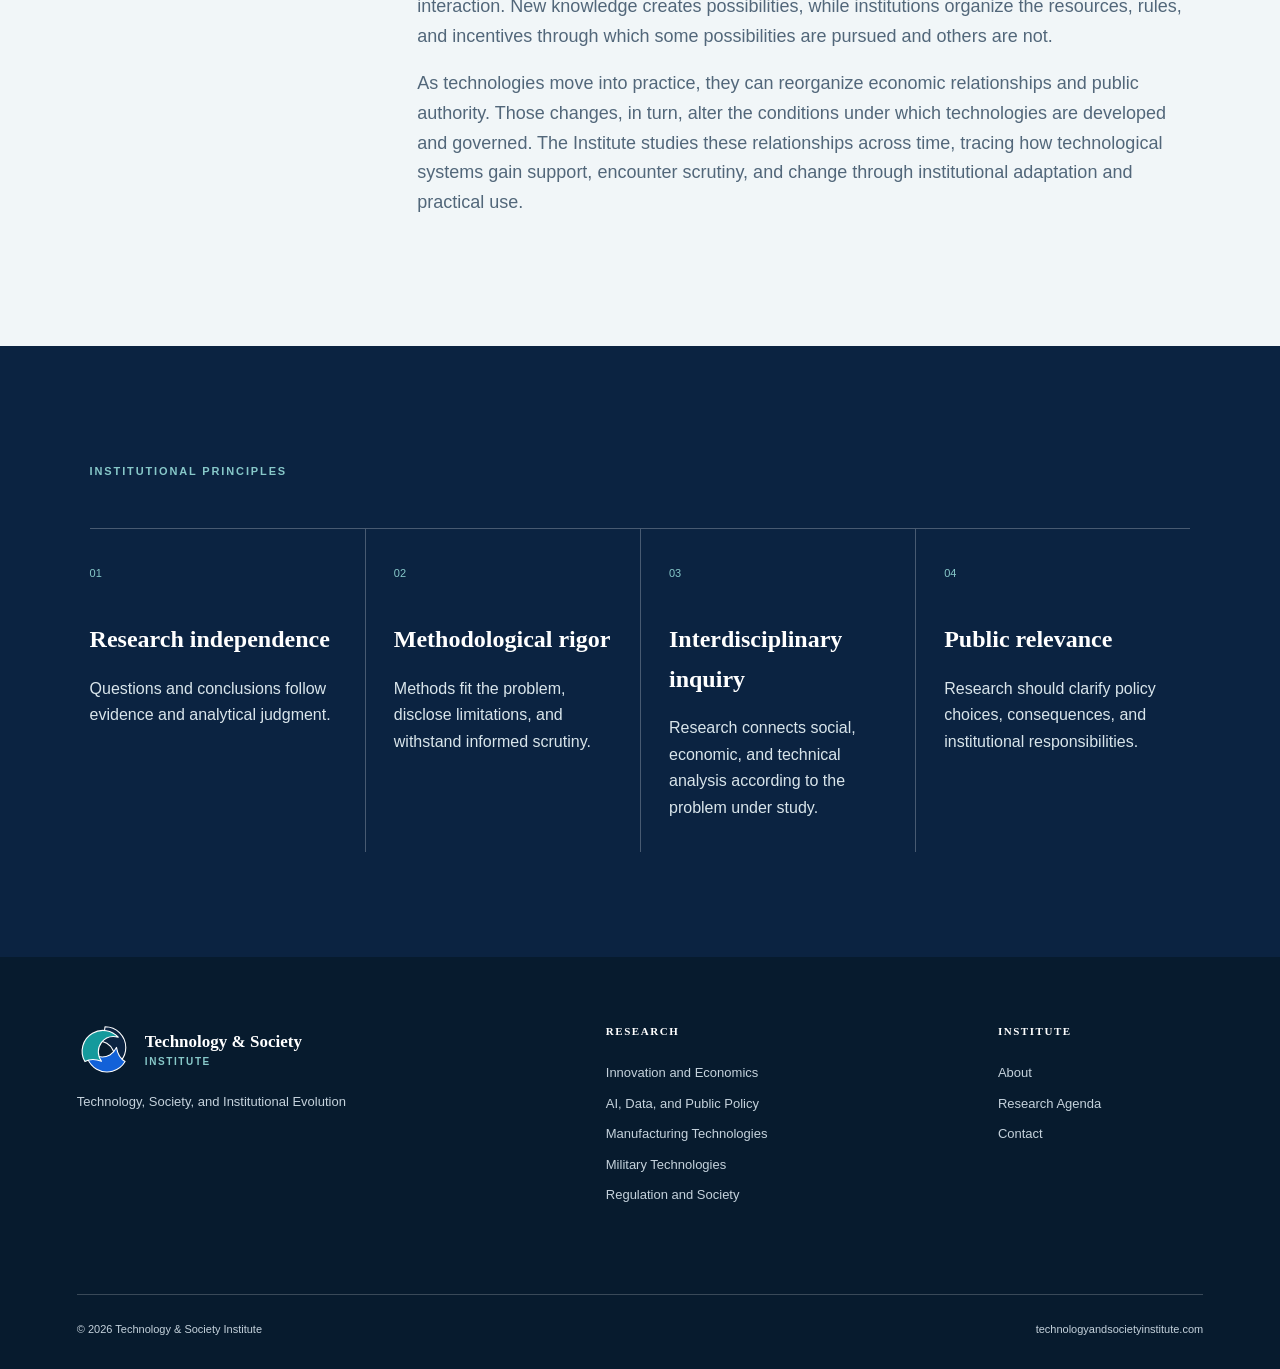
==== commit eddb0f02: "Apply institutional tagline to About page" ====
--- a/about.html
+++ b/about.html
@@ -1,5 +1 @@
-<!doctype html><html lang="en"><head><meta charset="utf-8"><meta name="viewport" content="width=device-width,initial-scale=1"><title>About | Technology & Society Institute</title><meta name="description" content="Mission, analytical perspective, and institutional principles of the Technology & Society Institute."><link rel="icon" href="favicon.svg" type="image/svg+xml"><script src="theme.js"></script><link rel="stylesheet" href="style.css"><link rel="stylesheet" href="theme.css"></head><body><header class="site-header"><a class="brand" href="index.html"><img src="triadic-logo.svg" alt=""><span>Technology &amp; Society<small>Institute</small></span></a><nav aria-label="Primary navigation"><a href="research.html">Research</a><a href="about.html">About</a><a href="contact.html">Contact</a></nav></header><main>
-<section class="page-hero"><p class="eyebrow">About the Institute</p><h1>Independent inquiry into technology and public life.</h1><p>The Institute studies technological change as a process shaped through institutions and social practice, with consequences for economic organization and public authority.</p></section>
-<section class="prose"><aside><p class="section-label">Purpose</p></aside><div><h2>Advance knowledge and improve public decision-making.</h2><p>The Technology &amp; Society Institute studies how technological systems develop, acquire institutional support, and become embedded in economic and public life. Its mission is to advance knowledge and inform public decisions through independent research, education, and sustained policy dialogue.</p><p>The Institute brings social inquiry into sustained engagement with economic, technical, and institutional analysis. This approach examines how technologies acquire resources and authority, how institutions organize their use, and how their consequences are distributed.</p></div></section>
-<section class="prose pale"><aside><p class="section-label">Analytical perspective</p></aside><div><h2>Technology, Society, and Institutions</h2><p>Scientific knowledge, technological systems, and institutions develop through continuous interaction. New knowledge creates possibilities, while institutions organize the resources, rules, and incentives through which some possibilities are pursued and others are not.</p><p>As technologies move into practice, they can reorganize economic relationships and public authority. Those changes, in turn, alter the conditions under which technologies are developed and governed. The Institute studies these relationships across time, tracing how technological systems gain support, encounter scrutiny, and change through institutional adaptation and practical use.</p></div></section>
-<section class="principles"><p class="section-label light">Institutional principles</p><div><article><span>01</span><h3>Research independence</h3><p>Questions and conclusions follow evidence and analytical judgment.</p></article><article><span>02</span><h3>Methodological rigor</h3><p>Methods fit the problem, disclose limitations, and withstand informed scrutiny.</p></article><article><span>03</span><h3>Interdisciplinary inquiry</h3><p>Research connects social, economic, and technical analysis according to the problem under study.</p></article><article><span>04</span><h3>Public relevance</h3><p>Research should clarify policy choices, consequences, and institutional responsibilities.</p></article></div></section></main><footer><div class="footer-brand"><a class="brand inverse" href="index.html"><img src="triadic-logo.svg" alt=""><span>Technology &amp; Society<small>Institute</small></span></a><p>Independent research on technological change and public life.</p></div><div><h3>Research</h3><a href="innovation-economics.html">Innovation and Economics</a><a href="ai-public-policy.html">AI, Data, and Public Policy</a><a href="manufacturing-technology.html">Manufacturing Technologies</a><a href="military-technology.html">Military Technologies</a><a href="regulation-society.html">Regulation and Society</a></div><div><h3>Institute</h3><a href="about.html">About</a><a href="research.html">Research Agenda</a><a href="contact.html">Contact</a></div><div class="footer-base"><span>© 2026 Technology &amp; Society Institute</span><span>technologyandsocietyinstitute.com</span></div></footer></body></html>+<!doctype html><html lang="en"><head><meta charset="utf-8"><meta name="viewport" content="width=device-width,initial-scale=1"><title>About | Technology & Society Institute</title><meta name="description" content="Mission, analytical perspective, and institutional principles of the Technology & Society Institute."><link rel="icon" href="favicon.svg" type="image/svg+xml"><script src="theme.js"></script><link rel="stylesheet" href="style.css"><link rel="stylesheet" href="theme.css"></head><body><header class="site-header"><a class="brand" href="index.html"><img src="triadic-logo.svg" alt=""><span>Technology &amp; Society<small>Institute</small></span></a><nav aria-label="Primary navigation"><a href="research.html">Research</a><a href="about.html">About</a><a href="contact.html">Contact</a></nav></header><main><section class="page-hero"><p class="eyebrow">About the Institute</p><h1>Independent inquiry into technology and public life.</h1><p>The Institute studies technological change as a process shaped through institutions and social practice, with consequences for economic organization and public authority.</p></section><section class="prose"><aside><p class="section-label">Purpose</p></aside><div><h2>Advance knowledge and improve public decision-making.</h2><p>The Technology &amp; Society Institute studies how technological systems develop, acquire institutional support, and become embedded in economic and public life. Its mission is to advance knowledge and inform public decisions through independent research, education, and sustained policy dialogue.</p><p>The Institute brings social inquiry into sustained engagement with economic, technical, and institutional analysis. This approach examines how technologies acquire resources and authority, how institutions organize their use, and how their consequences are distributed.</p></div></section><section class="prose pale"><aside><p class="section-label">Analytical perspective</p></aside><div><h2>Technology, Society, and Institutions</h2><p>Scientific knowledge, technological systems, and institutions develop through continuous interaction. New knowledge creates possibilities, while institutions organize the resources, rules, and incentives through which some possibilities are pursued and others are not.</p><p>As technologies move into practice, they can reorganize economic relationships and public authority. Those changes, in turn, alter the conditions under which technologies are developed and governed. The Institute studies these relationships across time, tracing how technological systems gain support, encounter scrutiny, and change through institutional adaptation and practical use.</p></div></section><section class="principles"><p class="section-label light">Institutional principles</p><div><article><span>01</span><h3>Research independence</h3><p>Questions and conclusions follow evidence and analytical judgment.</p></article><article><span>02</span><h3>Methodological rigor</h3><p>Methods fit the problem, disclose limitations, and withstand informed scrutiny.</p></article><article><span>03</span><h3>Interdisciplinary inquiry</h3><p>Research connects social, economic, and technical analysis according to the problem under study.</p></article><article><span>04</span><h3>Public relevance</h3><p>Research should clarify policy choices, consequences, and institutional responsibilities.</p></article></div></section></main><footer><div class="footer-brand"><a class="brand inverse" href="index.html"><img src="triadic-logo.svg" alt=""><span>Technology &amp; Society<small>Institute</small></span></a><p>Technology, Society, and Institutional Evolution</p></div><div><h3>Research</h3><a href="innovation-economics.html">Innovation and Economics</a><a href="ai-public-policy.html">AI, Data, and Public Policy</a><a href="manufacturing-technology.html">Manufacturing Technologies</a><a href="military-technology.html">Military Technologies</a><a href="regulation-society.html">Regulation and Society</a></div><div><h3>Institute</h3><a href="about.html">About</a><a href="research.html">Research Agenda</a><a href="contact.html">Contact</a></div><div class="footer-base"><span>© 2026 Technology &amp; Society Institute</span><span>technologyandsocietyinstitute.com</span></div></footer></body></html>
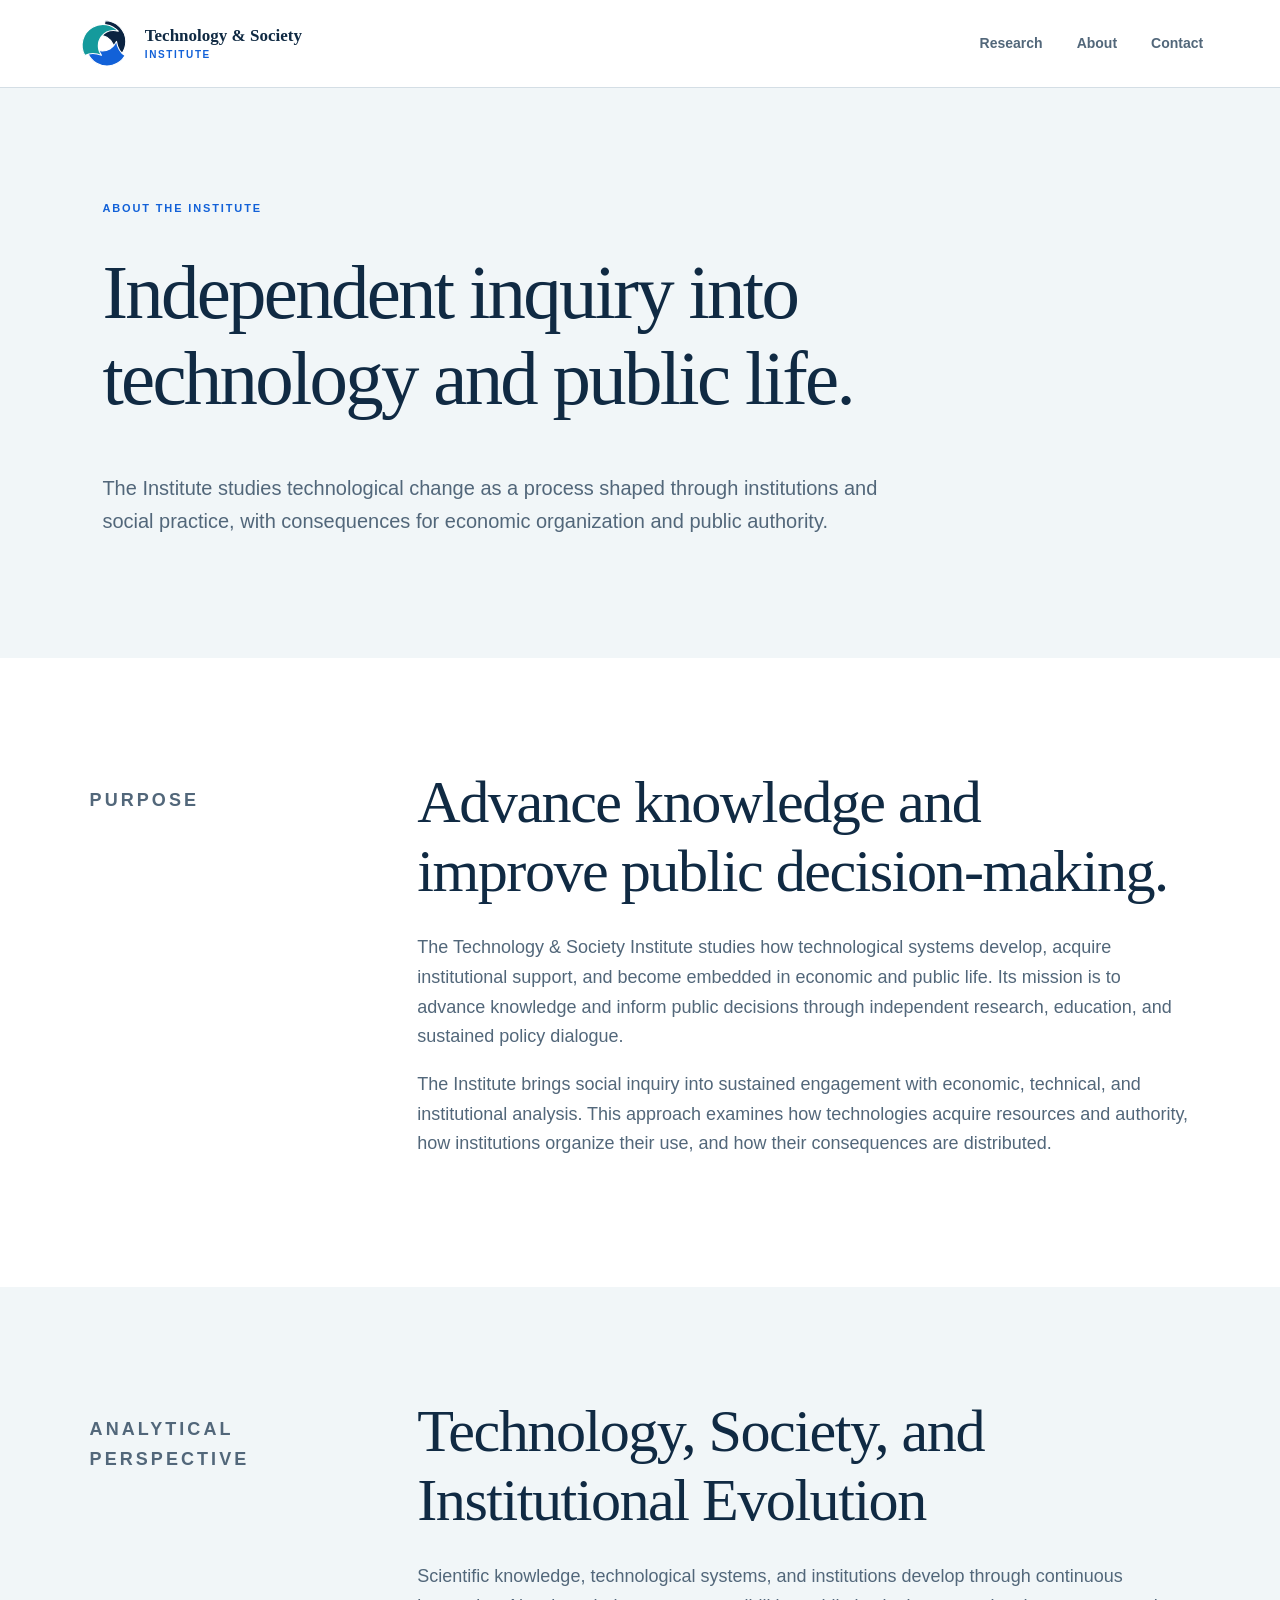
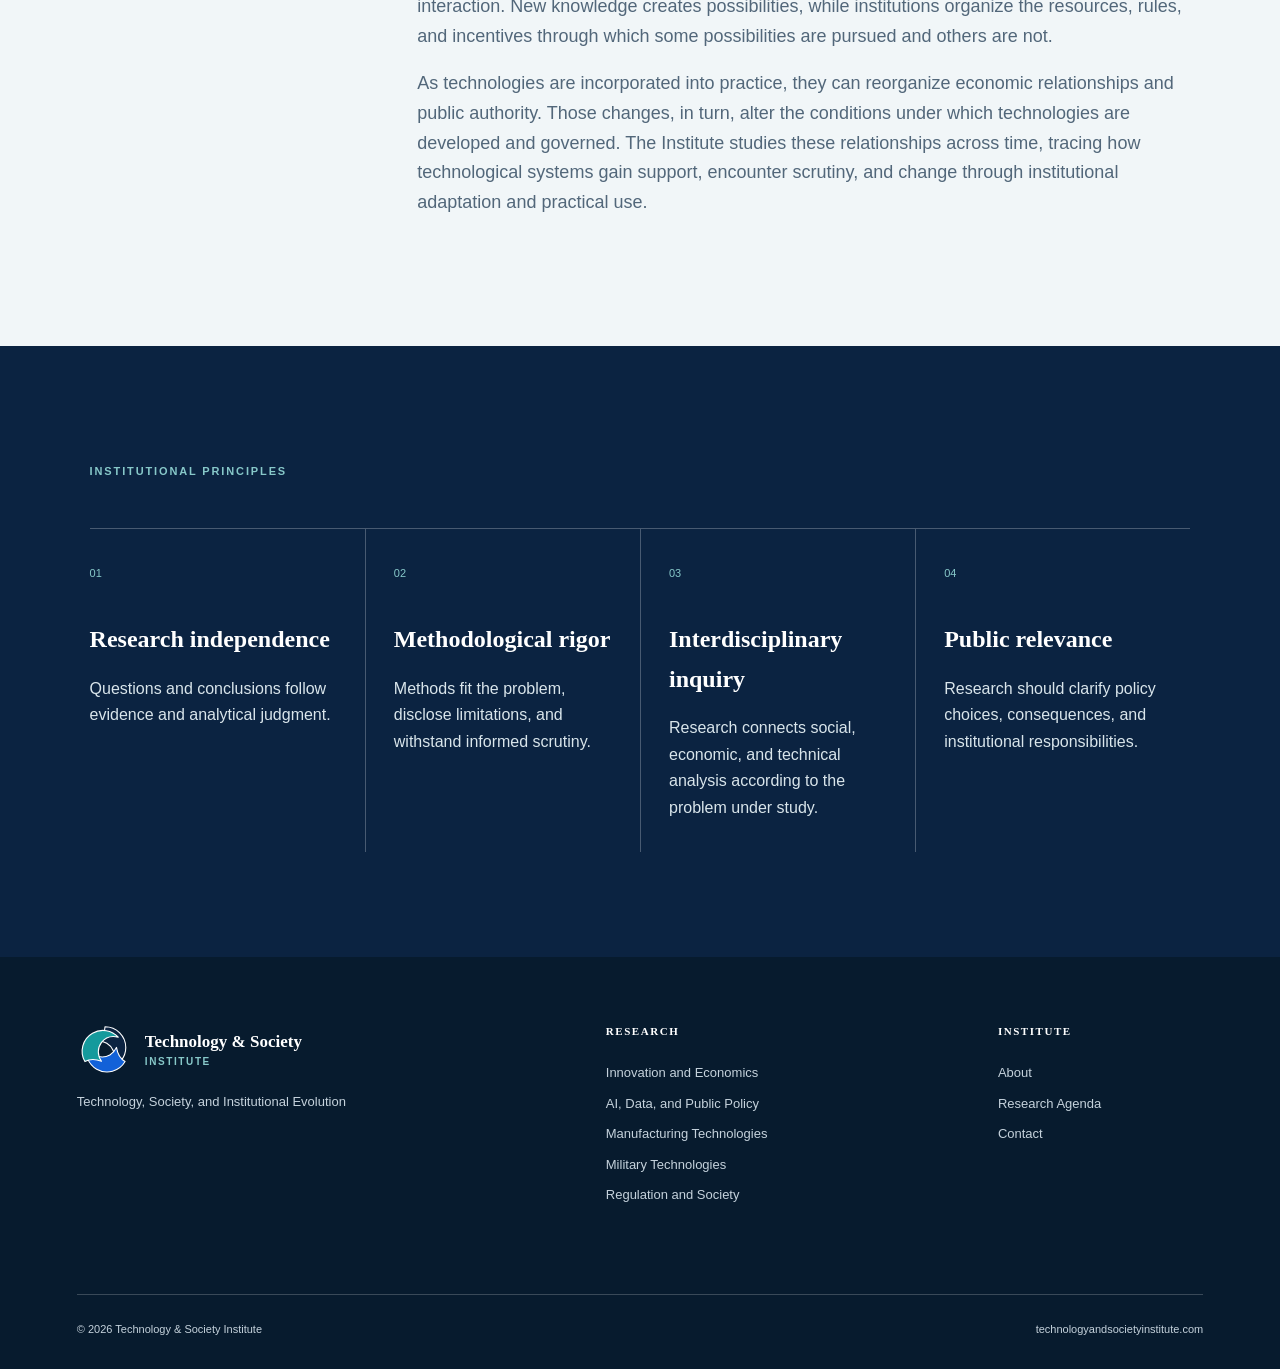
==== commit ce45b8d9: "Align About page with institutional evolution framing" ====
--- a/about.html
+++ b/about.html
@@ -1 +1 @@
-<!doctype html><html lang="en"><head><meta charset="utf-8"><meta name="viewport" content="width=device-width,initial-scale=1"><title>About | Technology & Society Institute</title><meta name="description" content="Mission, analytical perspective, and institutional principles of the Technology & Society Institute."><link rel="icon" href="favicon.svg" type="image/svg+xml"><script src="theme.js"></script><link rel="stylesheet" href="style.css"><link rel="stylesheet" href="theme.css"></head><body><header class="site-header"><a class="brand" href="index.html"><img src="triadic-logo.svg" alt=""><span>Technology &amp; Society<small>Institute</small></span></a><nav aria-label="Primary navigation"><a href="research.html">Research</a><a href="about.html">About</a><a href="contact.html">Contact</a></nav></header><main><section class="page-hero"><p class="eyebrow">About the Institute</p><h1>Independent inquiry into technology and public life.</h1><p>The Institute studies technological change as a process shaped through institutions and social practice, with consequences for economic organization and public authority.</p></section><section class="prose"><aside><p class="section-label">Purpose</p></aside><div><h2>Advance knowledge and improve public decision-making.</h2><p>The Technology &amp; Society Institute studies how technological systems develop, acquire institutional support, and become embedded in economic and public life. Its mission is to advance knowledge and inform public decisions through independent research, education, and sustained policy dialogue.</p><p>The Institute brings social inquiry into sustained engagement with economic, technical, and institutional analysis. This approach examines how technologies acquire resources and authority, how institutions organize their use, and how their consequences are distributed.</p></div></section><section class="prose pale"><aside><p class="section-label">Analytical perspective</p></aside><div><h2>Technology, Society, and Institutions</h2><p>Scientific knowledge, technological systems, and institutions develop through continuous interaction. New knowledge creates possibilities, while institutions organize the resources, rules, and incentives through which some possibilities are pursued and others are not.</p><p>As technologies move into practice, they can reorganize economic relationships and public authority. Those changes, in turn, alter the conditions under which technologies are developed and governed. The Institute studies these relationships across time, tracing how technological systems gain support, encounter scrutiny, and change through institutional adaptation and practical use.</p></div></section><section class="principles"><p class="section-label light">Institutional principles</p><div><article><span>01</span><h3>Research independence</h3><p>Questions and conclusions follow evidence and analytical judgment.</p></article><article><span>02</span><h3>Methodological rigor</h3><p>Methods fit the problem, disclose limitations, and withstand informed scrutiny.</p></article><article><span>03</span><h3>Interdisciplinary inquiry</h3><p>Research connects social, economic, and technical analysis according to the problem under study.</p></article><article><span>04</span><h3>Public relevance</h3><p>Research should clarify policy choices, consequences, and institutional responsibilities.</p></article></div></section></main><footer><div class="footer-brand"><a class="brand inverse" href="index.html"><img src="triadic-logo.svg" alt=""><span>Technology &amp; Society<small>Institute</small></span></a><p>Technology, Society, and Institutional Evolution</p></div><div><h3>Research</h3><a href="innovation-economics.html">Innovation and Economics</a><a href="ai-public-policy.html">AI, Data, and Public Policy</a><a href="manufacturing-technology.html">Manufacturing Technologies</a><a href="military-technology.html">Military Technologies</a><a href="regulation-society.html">Regulation and Society</a></div><div><h3>Institute</h3><a href="about.html">About</a><a href="research.html">Research Agenda</a><a href="contact.html">Contact</a></div><div class="footer-base"><span>© 2026 Technology &amp; Society Institute</span><span>technologyandsocietyinstitute.com</span></div></footer></body></html>+<!doctype html><html lang="en"><head><meta charset="utf-8"><meta name="viewport" content="width=device-width,initial-scale=1"><title>About | Technology & Society Institute</title><meta name="description" content="Mission, analytical perspective, and institutional principles of the Technology & Society Institute."><link rel="icon" href="favicon.svg" type="image/svg+xml"><script src="theme.js"></script><link rel="stylesheet" href="style.css"><link rel="stylesheet" href="theme.css"></head><body><header class="site-header"><a class="brand" href="index.html"><img src="triadic-logo.svg" alt=""><span>Technology &amp; Society<small>Institute</small></span></a><nav aria-label="Primary navigation"><a href="research.html">Research</a><a href="about.html">About</a><a href="contact.html">Contact</a></nav></header><main><section class="page-hero"><p class="eyebrow">About the Institute</p><h1>Independent inquiry into technology and public life.</h1><p>The Institute studies technological change as a process shaped through institutions and social practice, with consequences for economic organization and public authority.</p></section><section class="prose"><aside><p class="section-label">Purpose</p></aside><div><h2>Advance knowledge and improve public decision-making.</h2><p>The Technology &amp; Society Institute studies how technological systems develop, acquire institutional support, and become embedded in economic and public life. Its mission is to advance knowledge and inform public decisions through independent research, education, and sustained policy dialogue.</p><p>The Institute brings social inquiry into sustained engagement with economic, technical, and institutional analysis. This approach examines how technologies acquire resources and authority, how institutions organize their use, and how their consequences are distributed.</p></div></section><section class="prose pale"><aside><p class="section-label">Analytical perspective</p></aside><div><h2>Technology, Society, and Institutional Evolution</h2><p>Scientific knowledge, technological systems, and institutions develop through continuous interaction. New knowledge creates possibilities, while institutions organize the resources, rules, and incentives through which some possibilities are pursued and others are not.</p><p>As technologies are incorporated into practice, they can reorganize economic relationships and public authority. Those changes, in turn, alter the conditions under which technologies are developed and governed. The Institute studies these relationships across time, tracing how technological systems gain support, encounter scrutiny, and change through institutional adaptation and practical use.</p></div></section><section class="principles"><p class="section-label light">Institutional principles</p><div><article><span>01</span><h3>Research independence</h3><p>Questions and conclusions follow evidence and analytical judgment.</p></article><article><span>02</span><h3>Methodological rigor</h3><p>Methods fit the problem, disclose limitations, and withstand informed scrutiny.</p></article><article><span>03</span><h3>Interdisciplinary inquiry</h3><p>Research connects social, economic, and technical analysis according to the problem under study.</p></article><article><span>04</span><h3>Public relevance</h3><p>Research should clarify policy choices, consequences, and institutional responsibilities.</p></article></div></section></main><footer><div class="footer-brand"><a class="brand inverse" href="index.html"><img src="triadic-logo.svg" alt=""><span>Technology &amp; Society<small>Institute</small></span></a><p>Technology, Society, and Institutional Evolution</p></div><div><h3>Research</h3><a href="innovation-economics.html">Innovation and Economics</a><a href="ai-public-policy.html">AI, Data, and Public Policy</a><a href="manufacturing-technology.html">Manufacturing Technologies</a><a href="military-technology.html">Military Technologies</a><a href="regulation-society.html">Regulation and Society</a></div><div><h3>Institute</h3><a href="about.html">About</a><a href="research.html">Research Agenda</a><a href="contact.html">Contact</a></div><div class="footer-base"><span>© 2026 Technology &amp; Society Institute</span><span>technologyandsocietyinstitute.com</span></div></footer></body></html>
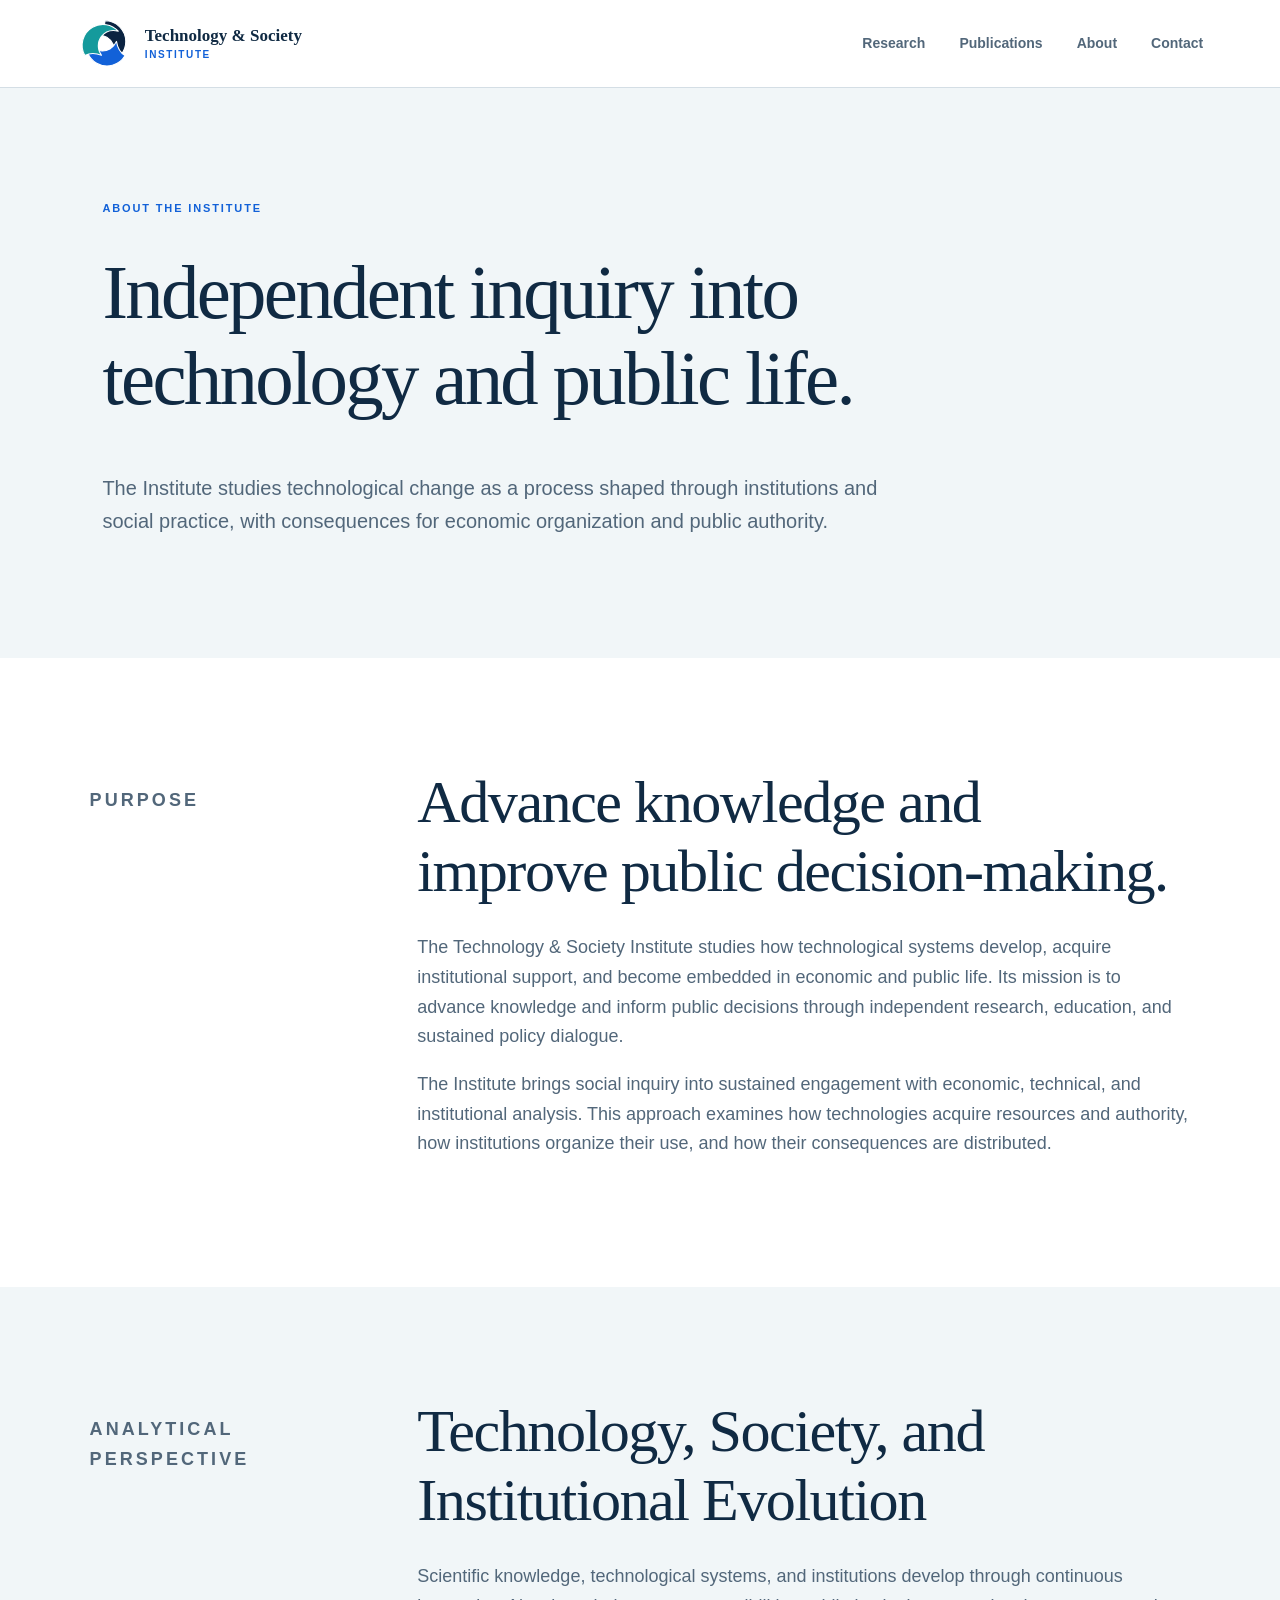
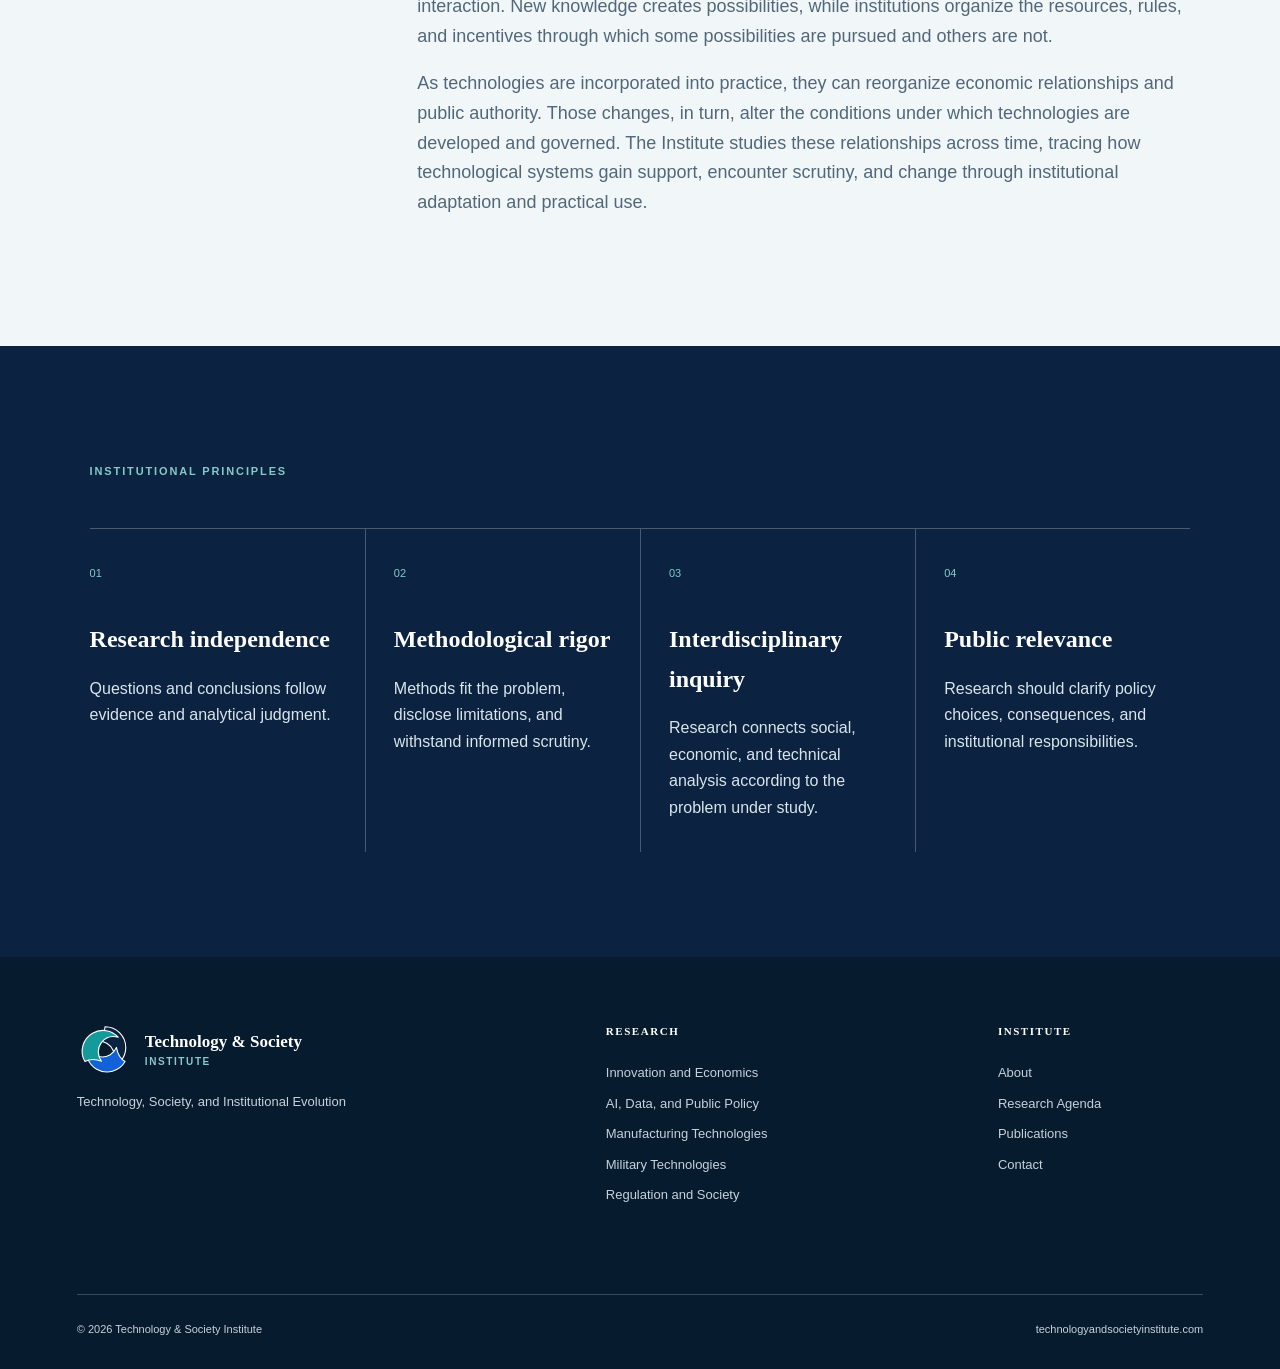
==== commit eddec9e2: "Add Publications to About navigation" ====
--- a/about.html
+++ b/about.html
@@ -1 +1 @@
-<!doctype html><html lang="en"><head><meta charset="utf-8"><meta name="viewport" content="width=device-width,initial-scale=1"><title>About | Technology & Society Institute</title><meta name="description" content="Mission, analytical perspective, and institutional principles of the Technology & Society Institute."><link rel="icon" href="favicon.svg" type="image/svg+xml"><script src="theme.js"></script><link rel="stylesheet" href="style.css"><link rel="stylesheet" href="theme.css"></head><body><header class="site-header"><a class="brand" href="index.html"><img src="triadic-logo.svg" alt=""><span>Technology &amp; Society<small>Institute</small></span></a><nav aria-label="Primary navigation"><a href="research.html">Research</a><a href="about.html">About</a><a href="contact.html">Contact</a></nav></header><main><section class="page-hero"><p class="eyebrow">About the Institute</p><h1>Independent inquiry into technology and public life.</h1><p>The Institute studies technological change as a process shaped through institutions and social practice, with consequences for economic organization and public authority.</p></section><section class="prose"><aside><p class="section-label">Purpose</p></aside><div><h2>Advance knowledge and improve public decision-making.</h2><p>The Technology &amp; Society Institute studies how technological systems develop, acquire institutional support, and become embedded in economic and public life. Its mission is to advance knowledge and inform public decisions through independent research, education, and sustained policy dialogue.</p><p>The Institute brings social inquiry into sustained engagement with economic, technical, and institutional analysis. This approach examines how technologies acquire resources and authority, how institutions organize their use, and how their consequences are distributed.</p></div></section><section class="prose pale"><aside><p class="section-label">Analytical perspective</p></aside><div><h2>Technology, Society, and Institutional Evolution</h2><p>Scientific knowledge, technological systems, and institutions develop through continuous interaction. New knowledge creates possibilities, while institutions organize the resources, rules, and incentives through which some possibilities are pursued and others are not.</p><p>As technologies are incorporated into practice, they can reorganize economic relationships and public authority. Those changes, in turn, alter the conditions under which technologies are developed and governed. The Institute studies these relationships across time, tracing how technological systems gain support, encounter scrutiny, and change through institutional adaptation and practical use.</p></div></section><section class="principles"><p class="section-label light">Institutional principles</p><div><article><span>01</span><h3>Research independence</h3><p>Questions and conclusions follow evidence and analytical judgment.</p></article><article><span>02</span><h3>Methodological rigor</h3><p>Methods fit the problem, disclose limitations, and withstand informed scrutiny.</p></article><article><span>03</span><h3>Interdisciplinary inquiry</h3><p>Research connects social, economic, and technical analysis according to the problem under study.</p></article><article><span>04</span><h3>Public relevance</h3><p>Research should clarify policy choices, consequences, and institutional responsibilities.</p></article></div></section></main><footer><div class="footer-brand"><a class="brand inverse" href="index.html"><img src="triadic-logo.svg" alt=""><span>Technology &amp; Society<small>Institute</small></span></a><p>Technology, Society, and Institutional Evolution</p></div><div><h3>Research</h3><a href="innovation-economics.html">Innovation and Economics</a><a href="ai-public-policy.html">AI, Data, and Public Policy</a><a href="manufacturing-technology.html">Manufacturing Technologies</a><a href="military-technology.html">Military Technologies</a><a href="regulation-society.html">Regulation and Society</a></div><div><h3>Institute</h3><a href="about.html">About</a><a href="research.html">Research Agenda</a><a href="contact.html">Contact</a></div><div class="footer-base"><span>© 2026 Technology &amp; Society Institute</span><span>technologyandsocietyinstitute.com</span></div></footer></body></html>+<!doctype html><html lang="en"><head><meta charset="utf-8"><meta name="viewport" content="width=device-width,initial-scale=1"><title>About | Technology & Society Institute</title><meta name="description" content="Mission, analytical perspective, and institutional principles of the Technology & Society Institute."><link rel="icon" href="favicon.svg" type="image/svg+xml"><script src="theme.js"></script><link rel="stylesheet" href="style.css"><link rel="stylesheet" href="theme.css"></head><body><header class="site-header"><a class="brand" href="index.html"><img src="triadic-logo.svg" alt=""><span>Technology &amp; Society<small>Institute</small></span></a><nav aria-label="Primary navigation"><a href="research.html">Research</a><a href="publications.html">Publications</a><a href="about.html">About</a><a href="contact.html">Contact</a></nav></header><main><section class="page-hero"><p class="eyebrow">About the Institute</p><h1>Independent inquiry into technology and public life.</h1><p>The Institute studies technological change as a process shaped through institutions and social practice, with consequences for economic organization and public authority.</p></section><section class="prose"><aside><p class="section-label">Purpose</p></aside><div><h2>Advance knowledge and improve public decision-making.</h2><p>The Technology &amp; Society Institute studies how technological systems develop, acquire institutional support, and become embedded in economic and public life. Its mission is to advance knowledge and inform public decisions through independent research, education, and sustained policy dialogue.</p><p>The Institute brings social inquiry into sustained engagement with economic, technical, and institutional analysis. This approach examines how technologies acquire resources and authority, how institutions organize their use, and how their consequences are distributed.</p></div></section><section class="prose pale"><aside><p class="section-label">Analytical perspective</p></aside><div><h2>Technology, Society, and Institutional Evolution</h2><p>Scientific knowledge, technological systems, and institutions develop through continuous interaction. New knowledge creates possibilities, while institutions organize the resources, rules, and incentives through which some possibilities are pursued and others are not.</p><p>As technologies are incorporated into practice, they can reorganize economic relationships and public authority. Those changes, in turn, alter the conditions under which technologies are developed and governed. The Institute studies these relationships across time, tracing how technological systems gain support, encounter scrutiny, and change through institutional adaptation and practical use.</p></div></section><section class="principles"><p class="section-label light">Institutional principles</p><div><article><span>01</span><h3>Research independence</h3><p>Questions and conclusions follow evidence and analytical judgment.</p></article><article><span>02</span><h3>Methodological rigor</h3><p>Methods fit the problem, disclose limitations, and withstand informed scrutiny.</p></article><article><span>03</span><h3>Interdisciplinary inquiry</h3><p>Research connects social, economic, and technical analysis according to the problem under study.</p></article><article><span>04</span><h3>Public relevance</h3><p>Research should clarify policy choices, consequences, and institutional responsibilities.</p></article></div></section></main><footer><div class="footer-brand"><a class="brand inverse" href="index.html"><img src="triadic-logo.svg" alt=""><span>Technology &amp; Society<small>Institute</small></span></a><p>Technology, Society, and Institutional Evolution</p></div><div><h3>Research</h3><a href="innovation-economics.html">Innovation and Economics</a><a href="ai-public-policy.html">AI, Data, and Public Policy</a><a href="manufacturing-technology.html">Manufacturing Technologies</a><a href="military-technology.html">Military Technologies</a><a href="regulation-society.html">Regulation and Society</a></div><div><h3>Institute</h3><a href="about.html">About</a><a href="research.html">Research Agenda</a><a href="publications.html">Publications</a><a href="contact.html">Contact</a></div><div class="footer-base"><span>© 2026 Technology &amp; Society Institute</span><span>technologyandsocietyinstitute.com</span></div></footer></body></html>
